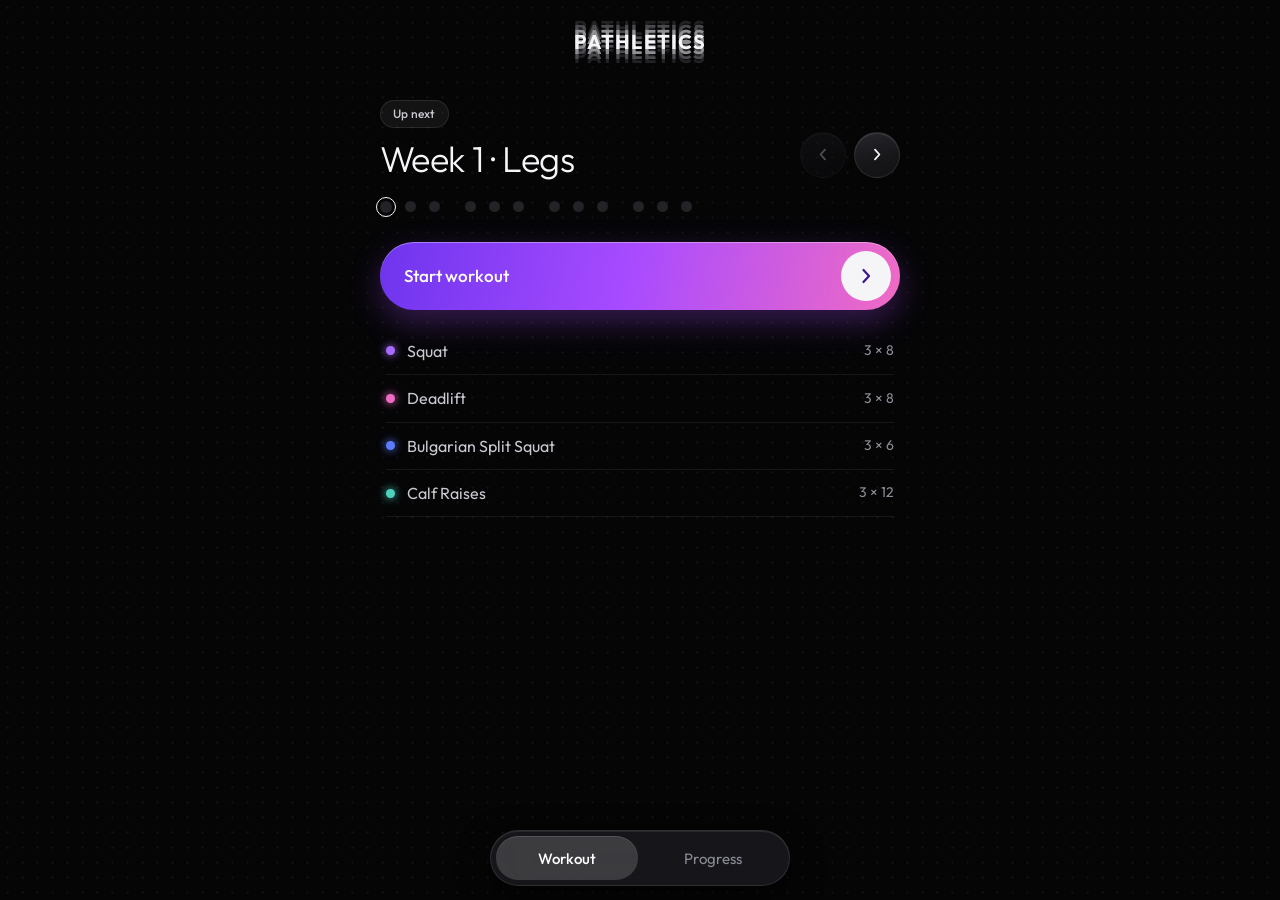
==== index.html @ 30a64b06 "Everything in English again: screen, plan-file errors and the plan (Keli) Labels follow Yapp's Engli" ====
<!doctype html>
<html lang="en">
<head>
  <meta charset="utf-8">
  <meta name="viewport" content="width=device-width,initial-scale=1">
  <title>Pathletics</title>
  <meta name="description" content="Today's workout from your coach's plan. Log what you did and see how far you've come.">
  <meta name="robots" content="noindex">
  <meta name="theme-color" content="#050506">
  <meta name="apple-mobile-web-app-capable" content="yes">
  <meta name="mobile-web-app-capable" content="yes">
  <meta name="apple-mobile-web-app-title" content="Pathletics">
  <meta name="apple-mobile-web-app-status-bar-style" content="black">
  <link rel="manifest" href="manifest.webmanifest">
  <link rel="icon" href="icon-180.png" type="image/png">
  <link rel="apple-touch-icon" href="icon-180.png">
  <link rel="preconnect" href="https://fonts.googleapis.com">
  <link rel="preconnect" href="https://fonts.gstatic.com" crossorigin>
  <link rel="stylesheet" href="https://fonts.googleapis.com/css2?family=Outfit:wght@300;400;500;600;700&display=swap">
  <link rel="stylesheet" href="styles.css">
</head>
<body>
  <!-- The fade under the trend line. -->
  <svg class="defs" width="0" height="0" aria-hidden="true" focusable="false">
    <defs>
      <linearGradient id="g-fade" x1="0" y1="0" x2="0" y2="1">
        <stop offset="0" stop-color="#FFFFFF" stop-opacity=".22"/>
        <stop offset="1" stop-color="#FFFFFF" stop-opacity="0"/>
      </linearGradient>
    </defs>
  </svg>
  <div class="app">
    <section class="sheet">
      <header class="top">
        <h1>Pathletics</h1>
        <span class="chipslot" id="chip"></span>
      </header>
      <p class="status" id="status" role="status" aria-live="polite"></p>
      <div class="ladder" id="ladder" aria-label="Progress"></div>
    </section>
    <main id="main"></main>
  </div>
  <nav class="pages" id="pages" aria-label="Pages" hidden>
    <button type="button" data-page="training" aria-current="page">Workout</button>
    <button type="button" data-page="progress">Progress</button>
  </nav>
  <noscript><p>This page needs JavaScript.</p></noscript>
  <script type="module" src="app.js"></script>
</body>
</html>
---- styles.css ----
/* Black glass, after the reference shots Keli sent (14 Nov): near-black ground with a faint
   dot grid, frosted dark cards, and saturated glowing cards in violet, pink, blue, teal and
   orange. Dials are rings of ticks, and all text, numbers included, is thin and geometric
   (Outfit). Same layout as before. Keli dropped the dot-matrix numbers on 15 Nov. */
:root {
  --bg: #050506;
  --ink: #F5F5F7;
  --ink-2: #C9C9D1;
  --muted: #8B8B95;
  --glass: rgba(255, 255, 255, .06);
  --glass-2: rgba(255, 255, 255, .11);
  --glass-line: rgba(255, 255, 255, .09);
  --frost: linear-gradient(165deg, #26262B 0%, #161619 62%, #121214 100%);
  --frost-shine: inset 0 1px 0 rgba(255, 255, 255, .09);

  --violet: #A66BFF;
  --violet-deep: #3B1489;
  --pink: #F06BC4;
  --pink-deep: #5E1050;
  --blue: #5B7CFF;
  --blue-deep: #16228A;
  --teal: #4FD1C0;
  --teal-deep: #0F4E48;
  --orange: #FF8A50;
  --orange-deep: #7A240C;
  --gold: #F4C95D;
  --hot: linear-gradient(100deg, #6E35EE 0%, #A84BFF 48%, #F06BC4 100%);
  --bad: #FF6B6B;

  --font: "Outfit", -apple-system, "Segoe UI", Roboto, sans-serif;
  color-scheme: dark;
}

* { box-sizing: border-box; }
/* The page scrolls inside body, not the window: iOS 26 draws a scrolling window
   under the status bar, right through the clock (found on Yapp). */
html { height: 100%; overflow: hidden; background: var(--bg); -webkit-text-size-adjust: 100%; -webkit-tap-highlight-color: transparent; }
body {
  height: 100%;
  overflow-y: auto;
  margin: 0;
  background-color: var(--bg);
  background-image: radial-gradient(circle, rgba(255, 255, 255, .045) 1px, transparent 1.3px);
  background-size: 15px 15px;
  color: var(--ink);
  font: 400 16px/1.4 var(--font);
  padding: env(safe-area-inset-top) 16px calc(104px + env(safe-area-inset-bottom)); /* room for the tab switch */
}
button { font: inherit; color: inherit; background: none; border: 0; padding: 0; cursor: pointer; touch-action: manipulation; }
button:focus-visible, input:focus-visible, textarea:focus-visible { outline: 2px solid var(--violet); outline-offset: 2px; }
.app { max-width: 520px; margin: 0 auto; }
h1, h2, h3, p { margin: 0; }
.defs { position: absolute; width: 0; height: 0; overflow: hidden; }

/* Numbers: same font as the text, digits of equal width so they don't jump. The big ones
   are light like the session title, the small ones a touch heavier to stay readable. */
.val b, .tbig b, .big, .num, .test .f, .set .f {
  font-family: var(--font); font-variant-numeric: tabular-nums; letter-spacing: -.02em;
}
.tbig b, .big, .val b { font-weight: 300; }
.num, .test .f, .set .f { font-weight: 500; }

/* One colour per exercise card, per day of the week on the dots. */
.hue0 { --c1: var(--violet); --c2: var(--violet-deep); }
.hue1 { --c1: var(--pink); --c2: var(--pink-deep); }
.hue2 { --c1: var(--blue); --c2: var(--blue-deep); }
.hue3 { --c1: var(--teal); --c2: var(--teal-deep); }
.hue4 { --c1: var(--orange); --c2: var(--orange-deep); }

/* Rings of ticks, like a watch face. */
.ticks { display: block; width: 100%; height: 100%; }
.ticks line { stroke-linecap: round; }
.ticks .off { stroke: rgba(255, 255, 255, .2); }
.ticks .on { stroke: #fff; }

/* ---------- the top: the name, and on Fortschritt the dials and trend ---------- */
.sheet { margin-top: 6px; }
.top { display: grid; grid-template-columns: 1fr auto 1fr; align-items: center; height: 72px; }
/* The name with fading copies above and below it, like the "FOCUS" shot Keli sent (17 Nov).
   The same echo is drawn on the icon by tools/icon.html: keep the two in step. */
.top h1 {
  grid-column: 2; font: 700 20px/1 var(--font); letter-spacing: .06em; text-transform: uppercase; color: var(--ink);
  text-shadow: 0 -.24em 0 #8E8E93, 0 .24em 0 #8E8E93, 0 -.48em 0 #4A4A4F, 0 .48em 0 #4A4A4F, 0 -.72em 0 #222225, 0 .72em 0 #222225;
}
.chipslot { grid-column: 3; justify-self: end; }
.chip { display: inline-flex; align-items: center; gap: 4px; height: 40px; padding: 0 15px; border-radius: 999px; background: var(--glass); border: 1px solid var(--glass-line); font-size: 14px; color: var(--ink-2); }
.chip b { font-weight: 600; color: var(--ink); }
.chip.on { background: var(--ink); color: var(--bg); }
.chip.on b { color: var(--bg); }
.status { margin-top: 8px; text-align: center; font-size: 13px; font-weight: 500; color: var(--bad); }
.status:empty { display: none; }

/* the ladder: a row of three tiles, each a tick dial */
.gauges { display: grid; grid-template-columns: repeat(3, minmax(0, 1fr)); gap: 8px; margin-top: 18px; }
.gauge {
  position: relative; overflow: hidden; isolation: isolate; min-width: 0;
  display: flex; flex-direction: column; align-items: center; gap: 10px; padding: 12px 6px 12px;
  border-radius: 28px; background: var(--frost); box-shadow: var(--frost-shine); border: 1px solid var(--glass-line);
}
.gauge.now { background: radial-gradient(120% 95% at 50% 0%, #F58BD2 0%, #C2459F 30%, #5E1050 72%, #2A0828 100%); border-color: rgba(255, 160, 220, .25); box-shadow: inset 0 1px 0 rgba(255, 255, 255, .3), 0 14px 34px rgba(240, 107, 196, .22); }
.gauge.done { background: radial-gradient(120% 95% at 50% 0%, #8FA4FF 0%, #4A63F0 32%, #16228A 75%, #0B1150 100%); border-color: rgba(160, 180, 255, .25); box-shadow: inset 0 1px 0 rgba(255, 255, 255, .3); }
.gauge.open { outline: 2px solid var(--ink); outline-offset: -2px; }
.dial { position: relative; width: min(100%, 92px); aspect-ratio: 1; }
.gauge .ticks line { stroke-width: 1.7; }
.gauge.later .ticks .on { stroke: rgba(255, 255, 255, .7); }
.val { position: absolute; inset: 0; display: flex; flex-direction: column; align-items: center; justify-content: center; }
.val b { font-size: 31px; line-height: 1; }
.val b.none { color: rgba(255, 255, 255, .35); }
.val small { margin-top: 4px; font-size: 12px; color: rgba(255, 255, 255, .7); }
.gname { display: flex; align-items: center; gap: 4px; font: 500 13px/1.15 var(--font); overflow-wrap: anywhere; text-align: center; }
.gname svg { flex: none; width: 6px; height: 10px; opacity: .7; }
.gauge.later .gname { color: var(--muted); }

/* the trend: a violet glow card, like the energy card in the references */
.trend {
  position: relative; overflow: hidden; isolation: isolate;
  display: grid; grid-template-columns: auto 1fr; align-items: end; gap: 14px; margin-top: 10px; padding: 18px 16px 14px 20px;
  border-radius: 30px; border: 1px solid rgba(200, 160, 255, .22);
  background: radial-gradient(110% 130% at 0% 0%, #C39BFF 0%, #8A4DF5 30%, #4A1AA8 64%, #220A5C 100%);
  box-shadow: inset 0 1px 0 rgba(255, 255, 255, .3), 0 16px 40px rgba(138, 77, 245, .25);
}
.tlabel { font-size: 13px; color: rgba(255, 255, 255, .8); white-space: nowrap; }
.tbig { display: flex; align-items: baseline; gap: 8px; margin-top: 6px; }
.tbig b { font-size: 56px; line-height: 1; }
.tbig b.none { color: rgba(255, 255, 255, .4); }
.tbig span { max-width: 8.5em; font-size: 14px; line-height: 1.2; color: rgba(255, 255, 255, .8); }
.tchart { min-width: 0; }
.chart { display: block; width: 100%; height: auto; overflow: visible; }
.chart .goal { stroke: rgba(255, 255, 255, .55); stroke-width: 1.4; stroke-dasharray: .1 5; stroke-linecap: round; }
.chart .goaltxt { font: 500 11px var(--font); fill: rgba(255, 255, 255, .75); }
.chart .area { fill: url(#g-fade); }
.chart .line { fill: none; stroke: #fff; stroke-width: 2.2; stroke-linecap: round; }
.chart .dot { fill: #fff; stroke: rgba(255, 255, 255, .35); stroke-width: 6; paint-order: stroke; }
.chart .climb { fill: none; stroke: var(--gold); stroke-width: 2; stroke-dasharray: .1 5; stroke-linecap: round; }
.chart .flag { fill: var(--gold); }
.chart .day { font: 400 10.5px var(--font); fill: rgba(255, 255, 255, .7); }

/* test form, in place of the trend */
.test { display: flex; flex-wrap: wrap; align-items: center; gap: 10px; margin-top: 10px; padding: 16px; border-radius: 30px; background: var(--frost); box-shadow: var(--frost-shine); border: 1px solid var(--glass-line); }
.test label { flex: 1 0 100%; font-size: 14px; color: var(--ink-2); }
.test .f { width: 96px; height: 58px; padding: 0 8px; border: 1px solid var(--glass-line); border-radius: 20px; background: rgba(0, 0, 0, .35); color: var(--ink); font-size: 32px; text-align: center; -webkit-appearance: none; appearance: none; }
.test .f:focus { outline: none; border-color: var(--ink); }
.test .unit { font-size: 15px; color: var(--muted); }
.btn { height: 48px; margin-left: auto; padding: 0 22px; border-radius: 999px; background: var(--ink); color: var(--bg); font-weight: 500; }
.x { width: 48px; height: 48px; border-radius: 50%; background: var(--glass-2); color: var(--ink); font-size: 24px; line-height: 1; }

/* ---------- messages and the plan picker ---------- */
.loading { padding: 40px 4px; color: var(--muted); }
.msg { margin-top: 24px; padding: 20px; border-radius: 28px; background: var(--frost); box-shadow: var(--frost-shine); border: 1px solid var(--glass-line); }
.msg h2 { font: 400 22px/1.15 var(--font); }
.msg p, .msg ul { margin-top: 10px; color: var(--ink-2); }
.msg li + li { margin-top: 6px; }
.msg code { font-size: 14px; }
.link { min-height: 40px; color: var(--muted); font-size: 14px; text-decoration: underline; text-underline-offset: 3px; }

.picker { display: grid; gap: 10px; margin-top: 26px; }
.pickhead { font: 500 12px/1 var(--font); letter-spacing: .14em; text-transform: uppercase; color: var(--muted); margin: 0 4px 4px; }
.pick { position: relative; overflow: hidden; isolation: isolate; display: flex; align-items: center; gap: 14px; width: 100%; padding: 12px 16px 12px 12px; border-radius: 28px; background: var(--frost); box-shadow: var(--frost-shine); border: 1px solid var(--glass-line); text-align: left; }
.pick .letter { flex: none; display: grid; place-items: center; width: 54px; height: 54px; border-radius: 50%; background: var(--glass-2); font: 300 28px/1 var(--font); }
.ptitle { font-size: 15px; color: var(--ink-2); }
.pick[aria-pressed="true"] { border-color: rgba(200, 160, 255, .3); }
.pick[aria-pressed="true"]::before { content: ""; position: absolute; inset: 0; z-index: -1; background: radial-gradient(90% 150% at 0% 50%, #A66BFF, #4A1AA8 45%, transparent 80%); }
.pick[aria-pressed="true"] .letter { background: var(--ink); color: var(--violet-deep); }
.picker .link { justify-self: start; margin-left: 4px; }

/* ---------- today's session ---------- */
.session { margin-top: 22px; }
.sesshead { display: flex; justify-content: space-between; align-items: flex-end; gap: 12px; }
.sesstitle { min-width: 0; }
/* a small pill, like "Morning" in the references */
.kicker { display: inline-block; padding: 7px 12px; border-radius: 999px; background: var(--glass); border: 1px solid var(--glass-line); font: 500 12px/1 var(--font); letter-spacing: .02em; color: var(--ink-2); }
.sesstitle h2 { margin-top: 12px; font: 300 clamp(28px, 8.6vw, 36px)/1.05 var(--font); letter-spacing: -.015em; }
.nav { display: flex; gap: 8px; flex: none; }
.nav button { display: grid; place-items: center; width: 46px; height: 46px; border-radius: 50%; background: var(--frost); box-shadow: var(--frost-shine); border: 1px solid var(--glass-line); color: var(--ink); }
.nav button:active:not([disabled]) { background: var(--glass-2); }
.nav button[disabled] { opacity: .3; cursor: default; }

.dots { display: flex; flex-wrap: wrap; align-items: center; margin: 14px -6px 0; }
.dot { display: grid; place-items: center; width: 24px; height: 30px; }
.dot::before { content: ""; width: 11px; height: 11px; border-radius: 50%; background: #222227; }
.dot.full::before { background: var(--c1); box-shadow: 0 0 10px var(--c1); }
.dot.part::before { background: color-mix(in srgb, var(--c1) 45%, #222227); }
.dot.missed::before { background: transparent; box-shadow: inset 0 0 0 1.5px rgba(255, 255, 255, .22); }
.dot.here::before { width: 12px; height: 12px; outline: 1.5px solid var(--ink); outline-offset: 3px; }
.dot.wk { margin-left: 12px; }
.back { display: block; margin-top: 2px; }
.banner { margin-top: 14px; padding: 14px 18px; border-radius: 24px; background: var(--hot); color: #fff; font-weight: 500; }

/* exercise cards: dark frosted, glowing in their colour as sets get hit */
.items { display: grid; gap: 12px; margin-top: 16px; }
.item {
  position: relative; overflow: hidden; isolation: isolate;
  padding: 16px 16px 18px; border-radius: 30px;
  background: var(--frost); box-shadow: var(--frost-shine); border: 1px solid var(--glass-line);
}
/* The glow: faint before the first set, a full colour card when every set is hit. */
.item::before {
  content: ""; position: absolute; inset: 0; z-index: -1;
  background: radial-gradient(125% 100% at 50% 112%, var(--c1) 0%, var(--c2) 48%, transparent 82%);
  opacity: calc(.14 + .86 * var(--p, 0));
  transition: opacity .45s ease-out;
}
/* a soft shine from the top, like the glass tiles in the references */
.item::after {
  content: ""; position: absolute; inset: 0; z-index: -1; pointer-events: none;
  background: radial-gradient(80% 55% at 20% 0%, rgba(255, 255, 255, .07), transparent 70%);
}
.itemhead { display: flex; justify-content: space-between; align-items: flex-start; gap: 12px; }
.itemhead h3 { font: 400 21px/1.15 var(--font); }
.rx { margin-top: 3px; font-size: 15px; color: var(--ink-2); }
.inote { margin-top: 6px; font-size: 14px; color: var(--muted); }
.item .inote { color: var(--ink-2); opacity: .85; }
.mini { position: relative; flex: none; width: 46px; height: 46px; }
.mini .ticks line { stroke-width: 1.6; }
.mini > span { position: absolute; inset: 0; display: grid; place-items: center; font: 500 11px/1 var(--font); }
.reminder { padding: 14px 18px; background: transparent; box-shadow: none; border: 1px dashed rgba(255, 255, 255, .16); }
.reminder::before, .reminder::after { display: none; }
.reminder h3 { font: 400 17px/1.2 var(--font); color: var(--ink-2); }

.sets { display: flex; flex-wrap: wrap; gap: 10px; margin-top: 16px; }
.set .f {
  display: block; width: 60px; height: 60px; padding: 0; border-radius: 50%;
  border: 1px solid rgba(255, 255, 255, .16); background: rgba(0, 0, 0, .4);
  -webkit-backdrop-filter: blur(8px); backdrop-filter: blur(8px);
  color: var(--ink); font-size: 26px; line-height: 1; text-align: center;
  -webkit-appearance: none; appearance: none;
  transition: background-color .2s, border-color .2s, box-shadow .2s;
}
.set .f::placeholder { font-family: var(--font); font-weight: 400; color: rgba(255, 255, 255, .38); font-size: 17px; }
.set .f:focus { outline: none; border-color: var(--ink); }
.set.hit .f { background: var(--ink); border-color: var(--ink); color: var(--c2); box-shadow: 0 0 20px color-mix(in srgb, var(--c1) 70%, transparent); }
.f::selection { background: var(--violet); color: #fff; }
.set.hit .f::selection { background: var(--c2); color: #fff; }

/* start, save, edit: same flow as Yapp */
.start {
  display: flex; justify-content: space-between; align-items: center; gap: 12px; width: 100%; margin-top: 20px;
  padding: 9px 9px 9px 24px; border-radius: 999px; background: var(--hot); color: #fff;
  font-size: 17px; font-weight: 500; text-align: left;
  box-shadow: inset 0 1px 0 rgba(255, 255, 255, .35), 0 12px 32px rgba(168, 75, 255, .3);
}
.start:active { filter: brightness(.92); }
.knob { flex: none; display: grid; place-items: center; width: 50px; height: 50px; border-radius: 50%; background: var(--ink); color: var(--violet-deep); }
.knob svg { width: 16px; height: 16px; }
.knob.small { width: 46px; height: 46px; }
.exlist { margin: 18px 0 0; padding: 0 6px; list-style: none; }
.exlist li { display: flex; justify-content: space-between; align-items: center; gap: 12px; padding-block: 12px; border-bottom: 1px solid rgba(255, 255, 255, .07); font-size: 16px; color: var(--ink-2); }
.exlist li > span { display: flex; align-items: center; gap: 12px; min-width: 0; }
.exlist i { flex: none; width: 9px; height: 9px; border-radius: 50%; background: var(--c1); box-shadow: 0 0 8px var(--c1); }
.exlist small { flex: none; font-size: 14px; color: var(--muted); }
.exbar { display: flex; margin-top: 16px; }
.pill { min-height: 40px; padding: 0 16px; border-radius: 999px; background: var(--glass); border: 1px solid var(--glass-line); color: var(--ink-2); font-size: 14px; }
.pill.armed { background: var(--ink); border-color: var(--ink); color: var(--bg); font-weight: 500; }
.formerr { margin-top: 8px; text-align: center; font-size: 14px; color: var(--bad); }
.formerr:empty { display: none; }
/* saved: a blue glow card, like the sleep card in the references */
.saved {
  margin-top: 18px; padding: 16px; border-radius: 30px; border: 1px solid rgba(160, 180, 255, .22);
  background: radial-gradient(120% 120% at 50% 0%, #8FA4FF 0%, #4A63F0 30%, #1D2BA8 66%, #0D1460 100%);
  box-shadow: inset 0 1px 0 rgba(255, 255, 255, .3), 0 16px 40px rgba(74, 99, 240, .25);
}
.saved .knob { color: var(--blue-deep); }
.savedhead { display: flex; flex-wrap: wrap; align-items: center; gap: 10px 12px; }
.savedhead .pill { margin-left: auto; background: rgba(255, 255, 255, .14); border-color: rgba(255, 255, 255, .2); color: #fff; }
.savedtext { flex: 1 1 130px; min-width: 0; }
.savedtext h3 { font: 400 19px/1.15 var(--font); overflow-wrap: break-word; }
.savedtext p { margin-top: 3px; font-size: 14px; color: rgba(255, 255, 255, .8); }
.savedpr { display: flex; align-items: center; gap: 8px; margin-top: 12px; padding: 10px 14px; border-radius: 20px; background: rgba(0, 0, 0, .28); }
.savedname { flex: 1; min-width: 0; font-size: 15px; overflow-wrap: anywhere; }
.savednext { margin-top: 14px; padding-left: 2px; font-size: 14px; color: rgba(255, 255, 255, .75); }
.textbtn { display: block; min-height: 44px; margin: 14px auto 0; padding: 8px 16px; border-radius: 999px; font-size: 14px; color: var(--muted); }
.textbtn.armed { background: var(--ink); color: var(--bg); font-weight: 500; }

.notes { display: block; margin-top: 18px; }
.notes span { display: block; margin-left: 4px; font: 500 12px/1 var(--font); letter-spacing: .14em; text-transform: uppercase; color: var(--muted); }
.notes textarea { display: block; width: 100%; margin-top: 10px; padding: 14px 16px; border-radius: 24px; border: 1px solid var(--glass-line); background: var(--frost); box-shadow: var(--frost-shine); color: var(--ink); font: 400 16px/1.4 var(--font); resize: vertical; }
.notes textarea:focus { outline: none; border-color: var(--ink-2); }
.notes textarea::placeholder { color: var(--muted); }

/* ---------- the tab switch: a frosted pill floating at the bottom ---------- */
.pages {
  position: fixed; left: 50%; bottom: calc(14px + env(safe-area-inset-bottom)); transform: translateX(-50%); z-index: 5;
  display: grid; grid-template-columns: 1fr 1fr; gap: 4px; width: min(300px, calc(100% - 32px)); padding: 5px;
  border-radius: 999px; background: rgba(30, 30, 35, .72); border: 1px solid rgba(255, 255, 255, .1);
  -webkit-backdrop-filter: blur(22px) saturate(1.5); backdrop-filter: blur(22px) saturate(1.5);
  box-shadow: inset 0 1px 0 rgba(255, 255, 255, .08), 0 12px 32px rgba(0, 0, 0, .6);
}
.pages[hidden] { display: none; }
.pages button { height: 44px; border-radius: 999px; font-size: 15px; color: var(--muted); }
.pages button[aria-current="page"] { background: rgba(255, 255, 255, .16); color: #fff; font-weight: 500; box-shadow: inset 0 1px 0 rgba(255, 255, 255, .12); }
/* Out of the way while the keyboard is up. */
.app:has(input:focus, textarea:focus) ~ .pages { display: none; }

/* ---------- the Progress tab ---------- */
.progress { margin-top: 26px; }
.sect { margin: 0 4px 10px; font: 500 12px/1 var(--font); letter-spacing: .14em; text-transform: uppercase; color: var(--muted); }
.sect ~ .sect { margin-top: 28px; }
.tiles { display: grid; grid-template-columns: minmax(0, 1fr) minmax(0, 1fr); gap: 10px; }
.tile { padding: 16px 16px 14px; border-radius: 26px; background: var(--frost); box-shadow: var(--frost-shine); border: 1px solid var(--glass-line); }
.big { font-size: 44px; line-height: 1.05; }
.lbl { display: block; margin-top: 2px; font-size: 13px; color: var(--ink-2); }
.delta { margin-top: 6px; font-size: 12px; color: var(--muted); }
.delta b { font-weight: 500; color: var(--ink-2); }
.delta b.up { color: var(--pink); }
.pchart { margin-top: 10px; }
.clabel { padding: 0 6px 6px; font-size: 12px; color: var(--ink-2); }
/* sets per week as columns of dots, like the energy dots in the references */
.bars {
  display: grid; grid-auto-flow: column; grid-auto-columns: minmax(0, 1fr); gap: 6px;
  padding: 14px 12px 12px; border-radius: 26px; background: var(--frost); box-shadow: var(--frost-shine); border: 1px solid var(--glass-line);
}
.bar { display: grid; grid-template-columns: repeat(2, 9px); justify-content: center; gap: 5px; padding: 2px 0; border-radius: 10px; }
.bar i { display: block; width: 9px; height: 9px; border-radius: 50%; background: #25252B; }
.bar i.lit { background: var(--violet); }
.bar.on i.lit { background: var(--pink); box-shadow: 0 0 8px rgba(240, 107, 196, .7); }
.axis { display: flex; justify-content: space-between; gap: 10px; margin-top: 6px; padding-inline: 6px; font-size: 12px; color: var(--muted); }
.axis .read { color: var(--ink-2); }

.pcards { display: grid; gap: 12px; }
.pcard { padding: 16px 16px 14px; border-radius: 30px; background: var(--frost); box-shadow: var(--frost-shine); border: 1px solid var(--glass-line); }
.phead { display: flex; justify-content: space-between; align-items: center; gap: 10px; }
.phead h3 { min-width: 0; font: 400 19px/1.15 var(--font); }
.pr { display: flex; align-items: center; gap: 8px; flex: none; }
.prtag { padding: 4px 9px; border-radius: 999px; background: var(--hot); color: #fff; font-size: 11px; font-weight: 600; letter-spacing: .04em; }
.prval, .cval { display: flex; align-items: baseline; gap: 4px; }
.prval .num { font-size: 22px; line-height: 1; }
.prval .unit, .cval .unit { font-size: 12px; color: var(--ink-2); }
.prdate { margin-top: 2px; font-size: 12px; color: var(--muted); text-align: right; }
.cmp { display: grid; grid-template-columns: minmax(0, 1fr) 18px minmax(0, 1fr); gap: 8px; align-items: center; margin-top: 10px; padding: 10px 14px; border-radius: 20px; background: rgba(0, 0, 0, .35); }
.cmp.one { grid-template-columns: minmax(0, 1fr); }
.cell .lbl { font-size: 12px; color: var(--muted); }
.cval { margin-top: 4px; }
.cval .num { font-size: 19px; line-height: 1.2; }
.arrow { font-size: 14px; text-align: center; color: var(--pink); }
.arrow.down, .arrow.same { color: var(--muted); }
.spark { margin-top: 10px; }
.spark svg { display: block; width: 100%; height: auto; border-radius: 20px; background: rgba(0, 0, 0, .35); }
.spark polyline { fill: none; stroke: rgba(255, 255, 255, .55); stroke-width: 2; stroke-linejoin: round; stroke-linecap: round; }
.spark circle { fill: #fff; stroke: #141416; stroke-width: 2; }
.spark circle.on { fill: var(--pink); stroke: rgba(240, 107, 196, .35); stroke-width: 6; paint-order: stroke; }
.none, .empty { color: var(--muted); font-size: 14px; }
.none { margin-top: 10px; }
.empty { padding: 16px 18px; border-radius: 24px; border: 1px dashed rgba(255, 255, 255, .16); }

/* 375-wide iPhones: keep "Chest-to-Bar" and its arrow on one line. */
@media (max-width: 385px) {
  .gname { gap: 3px; font-size: 12px; }
}

@media (max-width: 350px) {
  body { padding-left: 12px; padding-right: 12px; }
  .gauges { gap: 6px; }
  .gauge { padding-inline: 4px; }
  .val b { font-size: 26px; }
  .gname { font-size: 11px; }
  .gname svg { display: none; }
  .tbig b { font-size: 46px; }
  .set .f { width: 54px; height: 54px; }
  /* 12 sessions on one line */
  .dot { width: 21px; }
  .dot.wk { margin-left: 9px; }
}
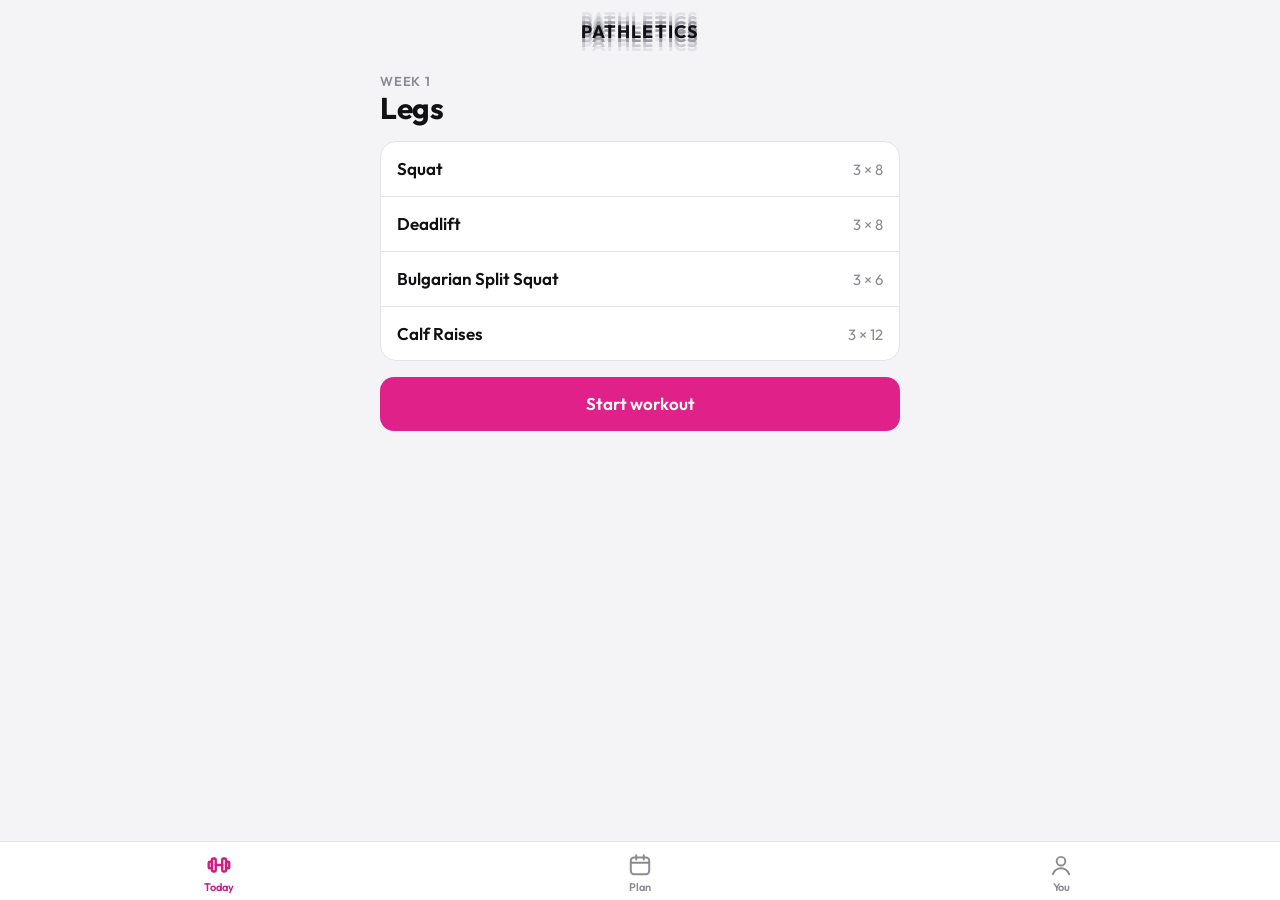
==== commit b5401667: "Strava-style redesign: Today, Plan and You tabs, one brand colour - Plain light/dark screens that fo" ====
--- a/index.html
+++ b/index.html
@@ -2,47 +2,46 @@
 <html lang="en">
 <head>
   <meta charset="utf-8">
-  <meta name="viewport" content="width=device-width,initial-scale=1">
+  <meta name="viewport" content="width=device-width,initial-scale=1,viewport-fit=cover">
   <title>Pathletics</title>
   <meta name="description" content="Today's workout from your coach's plan. Log what you did and see how far you've come.">
   <meta name="robots" content="noindex">
-  <meta name="theme-color" content="#050506">
+  <meta name="theme-color" content="#F4F4F6" media="(prefers-color-scheme: light)">
+  <meta name="theme-color" content="#0E0E10" media="(prefers-color-scheme: dark)">
   <meta name="apple-mobile-web-app-capable" content="yes">
   <meta name="mobile-web-app-capable" content="yes">
   <meta name="apple-mobile-web-app-title" content="Pathletics">
-  <meta name="apple-mobile-web-app-status-bar-style" content="black">
+  <meta name="apple-mobile-web-app-status-bar-style" content="default">
   <link rel="manifest" href="manifest.webmanifest">
   <link rel="icon" href="icon-180.png" type="image/png">
   <link rel="apple-touch-icon" href="icon-180.png">
   <link rel="preconnect" href="https://fonts.googleapis.com">
   <link rel="preconnect" href="https://fonts.gstatic.com" crossorigin>
-  <link rel="stylesheet" href="https://fonts.googleapis.com/css2?family=Outfit:wght@300;400;500;600;700&display=swap">
+  <link rel="stylesheet" href="https://fonts.googleapis.com/css2?family=Outfit:wght@400;500;600;700&display=swap">
   <link rel="stylesheet" href="styles.css">
 </head>
 <body>
-  <!-- The fade under the trend line. -->
-  <svg class="defs" width="0" height="0" aria-hidden="true" focusable="false">
-    <defs>
-      <linearGradient id="g-fade" x1="0" y1="0" x2="0" y2="1">
-        <stop offset="0" stop-color="#FFFFFF" stop-opacity=".22"/>
-        <stop offset="1" stop-color="#FFFFFF" stop-opacity="0"/>
-      </linearGradient>
-    </defs>
-  </svg>
   <div class="app">
-    <section class="sheet">
-      <header class="top">
-        <h1>Pathletics</h1>
-        <span class="chipslot" id="chip"></span>
-      </header>
-      <p class="status" id="status" role="status" aria-live="polite"></p>
-      <div class="ladder" id="ladder" aria-label="Progress"></div>
-    </section>
+    <header class="top">
+      <h1>Pathletics</h1>
+      <span class="chipslot" id="chip"></span>
+    </header>
+    <p class="status" id="status" role="status" aria-live="polite"></p>
     <main id="main"></main>
   </div>
-  <nav class="pages" id="pages" aria-label="Pages" hidden>
-    <button type="button" data-page="training" aria-current="page">Workout</button>
-    <button type="button" data-page="progress">Progress</button>
+  <nav class="tabs" id="pages" aria-label="Pages" hidden>
+    <button type="button" data-page="today" aria-current="page">
+      <svg viewBox="0 0 24 24" aria-hidden="true"><rect x="2.5" y="9" width="3" height="6" rx="1"/><rect x="5.5" y="6" width="3.5" height="12" rx="1.2"/><rect x="15" y="6" width="3.5" height="12" rx="1.2"/><rect x="18.5" y="9" width="3" height="6" rx="1"/><path d="M9 12h6"/></svg>
+      <span>Today</span>
+    </button>
+    <button type="button" data-page="plan">
+      <svg viewBox="0 0 24 24" aria-hidden="true"><rect x="3.5" y="5" width="17" height="15.5" rx="3"/><path d="M3.5 10h17M8.5 3v4M15.5 3v4"/></svg>
+      <span>Plan</span>
+    </button>
+    <button type="button" data-page="you">
+      <svg viewBox="0 0 24 24" aria-hidden="true"><circle cx="12" cy="8.5" r="4"/><path d="M4.5 20.5c1.4-3.6 4.2-5.5 7.5-5.5s6.1 1.9 7.5 5.5"/></svg>
+      <span>You</span>
+    </button>
   </nav>
   <noscript><p>This page needs JavaScript.</p></noscript>
   <script type="module" src="app.js"></script>
--- a/styles.css
+++ b/styles.css
@@ -1,34 +1,66 @@
-/* Black glass, after the reference shots Keli sent (14 Nov): near-black ground with a faint
-   dot grid, frosted dark cards, and saturated glowing cards in violet, pink, blue, teal and
-   orange. Dials are rings of ticks, and all text, numbers included, is thin and geometric
-   (Outfit). Same layout as before. Keli dropped the dot-matrix numbers on 15 Nov. */
+/* ============================================================================
+   Pathletics design system (Keli, 17 Nov: "like Strava: simple layout, one colour
+   people remember, less text").
+
+   Colour
+   - Pathletics pink is the one brand colour. It marks what you can do (Start,
+     Save, the active tab) and how far you've come (rings, hit sets, this week's
+     bar, the trend line). Nothing else is coloured.
+   - Gold is only for personal records (the medal). Never for buttons or charts.
+   - Everything else is ink on white, or white on near-black: greys for text
+     that matters less, hairlines instead of shadows.
+   - Light or dark follows the phone. Both use the same tokens.
+
+   Type: Outfit. 30 bold titles, 20 bold section heads, 17 for names and
+   buttons, 15 and 13 for the quiet stuff. Numbers use equal-width digits.
+   Shape: cards 16 px corners, buttons 14 px, discs and rings round.
+   Space: 16 px side margins, 12 px between cards, 28 px before a section.
+   ============================================================================ */
 :root {
-  --bg: #050506;
-  --ink: #F5F5F7;
-  --ink-2: #C9C9D1;
+  --brand: #E0218A;        /* fills: buttons, hit discs, rings, bars */
+  --brand-ink: #D01C80;    /* brand as text or a thin line on the page */
+  --brand-soft: #FBE3F0;   /* tinted backgrounds */
+  --on-brand: #FFFFFF;
+  --gold: #F4C95D;
+  --gold-deep: #C9952A;
+
+  --bg: #F4F4F6;
+  --card: #FFFFFF;
+  --fill: #EEEEF2;         /* empty discs, ring tracks, inputs */
+  --line: #E3E3E8;
+  --ink: #111114;
+  --ink-2: #4E4E58;
   --muted: #8B8B95;
-  --glass: rgba(255, 255, 255, .06);
-  --glass-2: rgba(255, 255, 255, .11);
-  --glass-line: rgba(255, 255, 255, .09);
-  --frost: linear-gradient(165deg, #26262B 0%, #161619 62%, #121214 100%);
-  --frost-shine: inset 0 1px 0 rgba(255, 255, 255, .09);
-
-  --violet: #A66BFF;
-  --violet-deep: #3B1489;
-  --pink: #F06BC4;
-  --pink-deep: #5E1050;
-  --blue: #5B7CFF;
-  --blue-deep: #16228A;
-  --teal: #4FD1C0;
-  --teal-deep: #0F4E48;
-  --orange: #FF8A50;
-  --orange-deep: #7A240C;
-  --gold: #F4C95D;
-  --hot: linear-gradient(100deg, #6E35EE 0%, #A84BFF 48%, #F06BC4 100%);
-  --bad: #FF6B6B;
+  --bad: #D93636;
+
+  /* The wordmark's fading copies, nearest first. */
+  --echo-1: #9A9AA3;
+  --echo-2: #C8C8CF;
+  --echo-3: #E2E2E7;
 
   --font: "Outfit", -apple-system, "Segoe UI", Roboto, sans-serif;
-  color-scheme: dark;
+  color-scheme: light dark;
+}
+
+@media (prefers-color-scheme: dark) {
+  :root {
+    --brand-ink: #FF5FB8;
+    --brand-soft: #3A1229;
+    --gold-deep: #E0AE45;
+
+    --bg: #0E0E10;
+    --card: #1A1A1D;
+    --fill: #26262A;
+    --line: #2B2B30;
+    --ink: #F4F4F6;
+    --ink-2: #BDBDC6;
+    --muted: #82828C;
+    --bad: #FF6B6B;
+
+    --echo-1: #8E8E93;
+    --echo-2: #4A4A4F;
+    --echo-3: #222225;
+  }
 }
 
 * { box-sizing: border-box; }
@@ -39,324 +71,228 @@
   height: 100%;
   overflow-y: auto;
   margin: 0;
-  background-color: var(--bg);
-  background-image: radial-gradient(circle, rgba(255, 255, 255, .045) 1px, transparent 1.3px);
-  background-size: 15px 15px;
+  background: var(--bg);
   color: var(--ink);
   font: 400 16px/1.4 var(--font);
-  padding: env(safe-area-inset-top) 16px calc(104px + env(safe-area-inset-bottom)); /* room for the tab switch */
+  padding: env(safe-area-inset-top) 16px calc(96px + env(safe-area-inset-bottom)); /* room for the tab bar */
 }
 button { font: inherit; color: inherit; background: none; border: 0; padding: 0; cursor: pointer; touch-action: manipulation; }
-button:focus-visible, input:focus-visible, textarea:focus-visible { outline: 2px solid var(--violet); outline-offset: 2px; }
+button:focus-visible, input:focus-visible, textarea:focus-visible { outline: 2px solid var(--brand); outline-offset: 2px; }
 .app { max-width: 520px; margin: 0 auto; }
 h1, h2, h3, p { margin: 0; }
-.defs { position: absolute; width: 0; height: 0; overflow: hidden; }
-
-/* Numbers: same font as the text, digits of equal width so they don't jump. The big ones
-   are light like the session title, the small ones a touch heavier to stay readable. */
-.val b, .tbig b, .big, .num, .test .f, .set .f {
-  font-family: var(--font); font-variant-numeric: tabular-nums; letter-spacing: -.02em;
-}
-.tbig b, .big, .val b { font-weight: 300; }
-.num, .test .f, .set .f { font-weight: 500; }
-
-/* One colour per exercise card, per day of the week on the dots. */
-.hue0 { --c1: var(--violet); --c2: var(--violet-deep); }
-.hue1 { --c1: var(--pink); --c2: var(--pink-deep); }
-.hue2 { --c1: var(--blue); --c2: var(--blue-deep); }
-.hue3 { --c1: var(--teal); --c2: var(--teal-deep); }
-.hue4 { --c1: var(--orange); --c2: var(--orange-deep); }
-
-/* Rings of ticks, like a watch face. */
-.ticks { display: block; width: 100%; height: 100%; }
-.ticks line { stroke-linecap: round; }
-.ticks .off { stroke: rgba(255, 255, 255, .2); }
-.ticks .on { stroke: #fff; }
-
-/* ---------- the top: the name, and on Fortschritt the dials and trend ---------- */
-.sheet { margin-top: 6px; }
-.top { display: grid; grid-template-columns: 1fr auto 1fr; align-items: center; height: 72px; }
-/* The name with fading copies above and below it, like the "FOCUS" shot Keli sent (17 Nov).
-   The same echo is drawn on the icon by tools/icon.html: keep the two in step. */
+ul { margin: 0; padding: 0; list-style: none; }
+.num, .f { font-variant-numeric: tabular-nums; }
+
+/* ---------- building blocks ---------- */
+
+.card { background: var(--card); border: 1px solid var(--line); border-radius: 16px; }
+.head { margin: 8px 0 16px; }
+.eyebrow { font-size: 13px; font-weight: 600; letter-spacing: .06em; text-transform: uppercase; color: var(--muted); }
+.title { margin-top: 2px; font-size: 30px; font-weight: 700; line-height: 1.1; letter-spacing: -.01em; }
+.sect { margin: 28px 0 10px; font-size: 20px; font-weight: 700; }
+.caption { margin: 6px 0 14px; font-size: 13px; font-weight: 500; color: var(--muted); }
+
+/* The one big action on a screen. */
+.cta {
+  display: block; width: 100%; height: 54px; margin-top: 16px; border-radius: 14px;
+  background: var(--brand); color: var(--on-brand); font-size: 17px; font-weight: 600;
+}
+.cta:active { filter: brightness(.92); }
+/* Small secondary actions: plain text, no box. */
+.quiet { display: block; margin: 14px auto 0; padding: 10px 16px; font-size: 15px; font-weight: 500; color: var(--muted); }
+.quiet.armed { color: var(--bad); font-weight: 600; }
+.ghostbtn { height: 36px; padding: 0 14px; border-radius: 10px; border: 1px solid var(--line); font-size: 15px; font-weight: 600; color: var(--ink); }
+
+.status { text-align: center; font-size: 13px; font-weight: 500; color: var(--bad); }
+.status:empty { display: none; }
+.loading { margin-top: 40px; text-align: center; color: var(--muted); }
+.msg { margin-top: 24px; padding: 20px; border-radius: 16px; background: var(--card); border: 1px solid var(--line); }
+.msg h2 { font-size: 20px; margin-bottom: 8px; }
+.msg ul { margin-top: 8px; padding-left: 18px; list-style: disc; }
+.msg code { font-size: 14px; }
+
+/* ---------- the top: the name with fading copies, like the icon ---------- */
+
+.top { display: grid; grid-template-columns: 1fr auto 1fr; align-items: center; height: 64px; }
+/* After the "FOCUS" shot Keli sent (17 Nov). tools/icon.html draws the same echo on the icon. */
 .top h1 {
-  grid-column: 2; font: 700 20px/1 var(--font); letter-spacing: .06em; text-transform: uppercase; color: var(--ink);
-  text-shadow: 0 -.24em 0 #8E8E93, 0 .24em 0 #8E8E93, 0 -.48em 0 #4A4A4F, 0 .48em 0 #4A4A4F, 0 -.72em 0 #222225, 0 .72em 0 #222225;
+  grid-column: 2; font: 700 18px/1 var(--font); letter-spacing: .06em; text-transform: uppercase; color: var(--ink);
+  text-shadow: 0 -.24em 0 var(--echo-1), 0 .24em 0 var(--echo-1), 0 -.48em 0 var(--echo-2), 0 .48em 0 var(--echo-2), 0 -.72em 0 var(--echo-3), 0 .72em 0 var(--echo-3);
 }
 .chipslot { grid-column: 3; justify-self: end; }
-.chip { display: inline-flex; align-items: center; gap: 4px; height: 40px; padding: 0 15px; border-radius: 999px; background: var(--glass); border: 1px solid var(--glass-line); font-size: 14px; color: var(--ink-2); }
-.chip b { font-weight: 600; color: var(--ink); }
-.chip.on { background: var(--ink); color: var(--bg); }
-.chip.on b { color: var(--bg); }
-.status { margin-top: 8px; text-align: center; font-size: 13px; font-weight: 500; color: var(--bad); }
-.status:empty { display: none; }
-
-/* the ladder: a row of three tiles, each a tick dial */
-.gauges { display: grid; grid-template-columns: repeat(3, minmax(0, 1fr)); gap: 8px; margin-top: 18px; }
-.gauge {
-  position: relative; overflow: hidden; isolation: isolate; min-width: 0;
-  display: flex; flex-direction: column; align-items: center; gap: 10px; padding: 12px 6px 12px;
-  border-radius: 28px; background: var(--frost); box-shadow: var(--frost-shine); border: 1px solid var(--glass-line);
-}
-.gauge.now { background: radial-gradient(120% 95% at 50% 0%, #F58BD2 0%, #C2459F 30%, #5E1050 72%, #2A0828 100%); border-color: rgba(255, 160, 220, .25); box-shadow: inset 0 1px 0 rgba(255, 255, 255, .3), 0 14px 34px rgba(240, 107, 196, .22); }
-.gauge.done { background: radial-gradient(120% 95% at 50% 0%, #8FA4FF 0%, #4A63F0 32%, #16228A 75%, #0B1150 100%); border-color: rgba(160, 180, 255, .25); box-shadow: inset 0 1px 0 rgba(255, 255, 255, .3); }
-.gauge.open { outline: 2px solid var(--ink); outline-offset: -2px; }
-.dial { position: relative; width: min(100%, 92px); aspect-ratio: 1; }
-.gauge .ticks line { stroke-width: 1.7; }
-.gauge.later .ticks .on { stroke: rgba(255, 255, 255, .7); }
-.val { position: absolute; inset: 0; display: flex; flex-direction: column; align-items: center; justify-content: center; }
-.val b { font-size: 31px; line-height: 1; }
-.val b.none { color: rgba(255, 255, 255, .35); }
-.val small { margin-top: 4px; font-size: 12px; color: rgba(255, 255, 255, .7); }
-.gname { display: flex; align-items: center; gap: 4px; font: 500 13px/1.15 var(--font); overflow-wrap: anywhere; text-align: center; }
-.gname svg { flex: none; width: 6px; height: 10px; opacity: .7; }
-.gauge.later .gname { color: var(--muted); }
-
-/* the trend: a violet glow card, like the energy card in the references */
-.trend {
-  position: relative; overflow: hidden; isolation: isolate;
-  display: grid; grid-template-columns: auto 1fr; align-items: end; gap: 14px; margin-top: 10px; padding: 18px 16px 14px 20px;
-  border-radius: 30px; border: 1px solid rgba(200, 160, 255, .22);
-  background: radial-gradient(110% 130% at 0% 0%, #C39BFF 0%, #8A4DF5 30%, #4A1AA8 64%, #220A5C 100%);
-  box-shadow: inset 0 1px 0 rgba(255, 255, 255, .3), 0 16px 40px rgba(138, 77, 245, .25);
-}
-.tlabel { font-size: 13px; color: rgba(255, 255, 255, .8); white-space: nowrap; }
-.tbig { display: flex; align-items: baseline; gap: 8px; margin-top: 6px; }
-.tbig b { font-size: 56px; line-height: 1; }
-.tbig b.none { color: rgba(255, 255, 255, .4); }
-.tbig span { max-width: 8.5em; font-size: 14px; line-height: 1.2; color: rgba(255, 255, 255, .8); }
-.tchart { min-width: 0; }
+.chip { height: 32px; padding: 0 12px; border-radius: 10px; border: 1px solid var(--line); background: var(--card); font-size: 14px; font-weight: 600; }
+.chip.on { background: var(--ink); color: var(--bg); border-color: var(--ink); }
+
+/* ---------- Today ---------- */
+
+.back { display: inline-flex; align-items: center; gap: 6px; height: 36px; margin: 4px 0 0 -2px; font-size: 16px; font-weight: 600; color: var(--brand-ink); }
+.banner { margin-bottom: 12px; padding: 14px 16px; border-radius: 14px; background: var(--brand-soft); color: var(--ink); font-weight: 500; }
+
+/* Before Start: the exercises as a plain list. */
+.list li { display: flex; align-items: baseline; justify-content: space-between; gap: 12px; padding: 15px 16px; border-top: 1px solid var(--line); }
+.list li:first-child { border-top: 0; }
+.lname { font-size: 17px; font-weight: 600; }
+.rx { flex: none; font-size: 15px; color: var(--muted); }
+
+/* Started: one card per exercise. */
+.items { display: grid; gap: 12px; }
+.item { padding: 16px; }
+.itemhead { display: flex; align-items: center; justify-content: space-between; gap: 12px; }
+.item h3 { font-size: 17px; font-weight: 600; }
+.inote { margin-top: 2px; font-size: 14px; color: var(--muted); }
+.count { flex: none; font-size: 15px; font-weight: 600; color: var(--muted); }
+.count.full { display: grid; place-items: center; width: 26px; height: 26px; border-radius: 50%; background: var(--brand); color: var(--on-brand); }
+.reminder h3 { font-weight: 500; color: var(--ink-2); }
+
+.sets { display: flex; flex-wrap: wrap; gap: 10px; margin-top: 14px; }
+.set .f {
+  display: block; width: 54px; height: 54px; padding: 0; border-radius: 50%;
+  border: 1.5px solid var(--line); background: var(--fill); color: var(--ink);
+  font: 600 20px/1 var(--font); text-align: center; -webkit-appearance: none; appearance: none;
+  transition: background-color .15s, border-color .15s, color .15s;
+}
+.set .f::placeholder { font-weight: 500; font-size: 15px; color: var(--muted); }
+.set .f:focus { outline: none; border-color: var(--brand); background: var(--card); }
+.set.hit .f { background: var(--brand); border-color: var(--brand); color: var(--on-brand); }
+.f::selection { background: var(--brand-soft); color: var(--ink); }
+.set.hit .f::selection { background: rgba(255, 255, 255, .35); color: var(--on-brand); }
+
+.note {
+  display: block; width: 100%; margin-top: 12px; padding: 14px 16px; resize: vertical;
+  color: var(--ink); font: 400 16px/1.4 var(--font);
+}
+.note::placeholder { color: var(--muted); }
+.note:focus { outline: none; border-color: var(--brand); }
+.formerr { margin-top: 8px; text-align: center; font-size: 14px; font-weight: 500; color: var(--bad); }
+.formerr:empty { display: none; }
+
+/* Saved. */
+.saved { padding: 16px; }
+.savedhead { display: flex; align-items: center; gap: 12px; }
+.okdot { flex: none; display: grid; place-items: center; width: 40px; height: 40px; border-radius: 50%; background: var(--brand); color: var(--on-brand); }
+.savedtext { flex: 1; min-width: 0; }
+.savedtext h3 { font-size: 19px; font-weight: 700; }
+.savedtext p { font-size: 15px; color: var(--muted); }
+.prs { margin-top: 14px; border-top: 1px solid var(--line); }
+.prs li { display: flex; align-items: center; gap: 10px; padding: 12px 0 0; }
+.prname { flex: 1; min-width: 0; font-size: 16px; font-weight: 500; }
+.prval .num { font-size: 17px; font-weight: 700; }
+.unit { margin-left: 3px; font-size: 13px; font-weight: 500; color: var(--muted); }
+.medal { flex: none; display: block; }
+.next { margin-top: 12px; text-align: center; font-size: 15px; color: var(--muted); }
+
+/* ---------- Plan ---------- */
+
+.meter { height: 6px; border-radius: 3px; background: var(--fill); overflow: hidden; }
+.meter i { display: block; height: 100%; border-radius: 3px; background: var(--brand); }
+.rows > li + li { border-top: 1px solid var(--line); }
+.row { display: flex; align-items: center; gap: 14px; width: 100%; min-height: 66px; padding: 12px 16px; text-align: left; }
+.rtext { flex: 1; min-width: 0; display: flex; flex-direction: column; }
+.rtext b { font-size: 17px; font-weight: 600; }
+.rtext small { font-size: 14px; color: var(--muted); }
+.row .chev { flex: none; color: var(--muted); }
+/* Status: done = filled with a tick, next = brand ring, later = grey ring, skipped = dashed. */
+.st { flex: none; display: grid; place-items: center; width: 28px; height: 28px; border-radius: 50%; border: 2px solid var(--line); color: var(--on-brand); }
+.st.done { background: var(--brand); border-color: var(--brand); }
+.st.next { border-color: var(--brand); }
+.st.missed { border-style: dashed; }
+.picker { margin-top: 8px; }
+.picker .title { margin-bottom: 16px; }
+
+/* ---------- You ---------- */
+
+.steps { display: grid; grid-template-columns: repeat(3, 1fr); gap: 10px; margin-top: 8px; }
+.step {
+  display: flex; flex-direction: column; align-items: center; gap: 8px; padding: 14px 6px 12px;
+  border-radius: 16px; background: var(--card); border: 1px solid var(--line);
+}
+.step.open { border-color: var(--brand); }
+.dial { position: relative; width: 72px; height: 72px; }
+.ring { display: block; width: 100%; height: 100%; }
+.ring circle { fill: none; stroke-width: 6; stroke-linecap: round; }
+.ring .track { stroke: var(--fill); }
+.ring .arc { stroke: var(--brand); }
+.sval { position: absolute; inset: 0; display: flex; align-items: baseline; justify-content: center; padding-top: 25px; }
+.sval .num { font-size: 22px; font-weight: 700; }
+.sval small { font-size: 12px; font-weight: 500; color: var(--muted); }
+.step.later .sval .num { color: var(--muted); }
+.sname { font-size: 13px; font-weight: 600; text-align: center; line-height: 1.2; }
+.step.later .sname { color: var(--muted); }
+
+.trend { display: grid; grid-template-columns: auto 1fr; align-items: end; gap: 14px; margin-top: 12px; padding: 16px; }
+.tname { font-size: 14px; font-weight: 600; color: var(--muted); }
+.tbig { display: flex; align-items: baseline; gap: 6px; margin-top: 4px; }
+.tbig .num { font-size: 44px; font-weight: 700; line-height: 1; letter-spacing: -.02em; }
+.tbig .num.none { color: var(--muted); }
+.tbig span { max-width: 7em; font-size: 15px; line-height: 1.2; color: var(--ink-2); }
 .chart { display: block; width: 100%; height: auto; overflow: visible; }
-.chart .goal { stroke: rgba(255, 255, 255, .55); stroke-width: 1.4; stroke-dasharray: .1 5; stroke-linecap: round; }
-.chart .goaltxt { font: 500 11px var(--font); fill: rgba(255, 255, 255, .75); }
-.chart .area { fill: url(#g-fade); }
-.chart .line { fill: none; stroke: #fff; stroke-width: 2.2; stroke-linecap: round; }
-.chart .dot { fill: #fff; stroke: rgba(255, 255, 255, .35); stroke-width: 6; paint-order: stroke; }
-.chart .climb { fill: none; stroke: var(--gold); stroke-width: 2; stroke-dasharray: .1 5; stroke-linecap: round; }
-.chart .flag { fill: var(--gold); }
-.chart .day { font: 400 10.5px var(--font); fill: rgba(255, 255, 255, .7); }
-
-/* test form, in place of the trend */
-.test { display: flex; flex-wrap: wrap; align-items: center; gap: 10px; margin-top: 10px; padding: 16px; border-radius: 30px; background: var(--frost); box-shadow: var(--frost-shine); border: 1px solid var(--glass-line); }
-.test label { flex: 1 0 100%; font-size: 14px; color: var(--ink-2); }
-.test .f { width: 96px; height: 58px; padding: 0 8px; border: 1px solid var(--glass-line); border-radius: 20px; background: rgba(0, 0, 0, .35); color: var(--ink); font-size: 32px; text-align: center; -webkit-appearance: none; appearance: none; }
-.test .f:focus { outline: none; border-color: var(--ink); }
-.test .unit { font-size: 15px; color: var(--muted); }
-.btn { height: 48px; margin-left: auto; padding: 0 22px; border-radius: 999px; background: var(--ink); color: var(--bg); font-weight: 500; }
-.x { width: 48px; height: 48px; border-radius: 50%; background: var(--glass-2); color: var(--ink); font-size: 24px; line-height: 1; }
-
-/* ---------- messages and the plan picker ---------- */
-.loading { padding: 40px 4px; color: var(--muted); }
-.msg { margin-top: 24px; padding: 20px; border-radius: 28px; background: var(--frost); box-shadow: var(--frost-shine); border: 1px solid var(--glass-line); }
-.msg h2 { font: 400 22px/1.15 var(--font); }
-.msg p, .msg ul { margin-top: 10px; color: var(--ink-2); }
-.msg li + li { margin-top: 6px; }
-.msg code { font-size: 14px; }
-.link { min-height: 40px; color: var(--muted); font-size: 14px; text-decoration: underline; text-underline-offset: 3px; }
-
-.picker { display: grid; gap: 10px; margin-top: 26px; }
-.pickhead { font: 500 12px/1 var(--font); letter-spacing: .14em; text-transform: uppercase; color: var(--muted); margin: 0 4px 4px; }
-.pick { position: relative; overflow: hidden; isolation: isolate; display: flex; align-items: center; gap: 14px; width: 100%; padding: 12px 16px 12px 12px; border-radius: 28px; background: var(--frost); box-shadow: var(--frost-shine); border: 1px solid var(--glass-line); text-align: left; }
-.pick .letter { flex: none; display: grid; place-items: center; width: 54px; height: 54px; border-radius: 50%; background: var(--glass-2); font: 300 28px/1 var(--font); }
-.ptitle { font-size: 15px; color: var(--ink-2); }
-.pick[aria-pressed="true"] { border-color: rgba(200, 160, 255, .3); }
-.pick[aria-pressed="true"]::before { content: ""; position: absolute; inset: 0; z-index: -1; background: radial-gradient(90% 150% at 0% 50%, #A66BFF, #4A1AA8 45%, transparent 80%); }
-.pick[aria-pressed="true"] .letter { background: var(--ink); color: var(--violet-deep); }
-.picker .link { justify-self: start; margin-left: 4px; }
-
-/* ---------- today's session ---------- */
-.session { margin-top: 22px; }
-.sesshead { display: flex; justify-content: space-between; align-items: flex-end; gap: 12px; }
-.sesstitle { min-width: 0; }
-/* a small pill, like "Morning" in the references */
-.kicker { display: inline-block; padding: 7px 12px; border-radius: 999px; background: var(--glass); border: 1px solid var(--glass-line); font: 500 12px/1 var(--font); letter-spacing: .02em; color: var(--ink-2); }
-.sesstitle h2 { margin-top: 12px; font: 300 clamp(28px, 8.6vw, 36px)/1.05 var(--font); letter-spacing: -.015em; }
-.nav { display: flex; gap: 8px; flex: none; }
-.nav button { display: grid; place-items: center; width: 46px; height: 46px; border-radius: 50%; background: var(--frost); box-shadow: var(--frost-shine); border: 1px solid var(--glass-line); color: var(--ink); }
-.nav button:active:not([disabled]) { background: var(--glass-2); }
-.nav button[disabled] { opacity: .3; cursor: default; }
-
-.dots { display: flex; flex-wrap: wrap; align-items: center; margin: 14px -6px 0; }
-.dot { display: grid; place-items: center; width: 24px; height: 30px; }
-.dot::before { content: ""; width: 11px; height: 11px; border-radius: 50%; background: #222227; }
-.dot.full::before { background: var(--c1); box-shadow: 0 0 10px var(--c1); }
-.dot.part::before { background: color-mix(in srgb, var(--c1) 45%, #222227); }
-.dot.missed::before { background: transparent; box-shadow: inset 0 0 0 1.5px rgba(255, 255, 255, .22); }
-.dot.here::before { width: 12px; height: 12px; outline: 1.5px solid var(--ink); outline-offset: 3px; }
-.dot.wk { margin-left: 12px; }
-.back { display: block; margin-top: 2px; }
-.banner { margin-top: 14px; padding: 14px 18px; border-radius: 24px; background: var(--hot); color: #fff; font-weight: 500; }
-
-/* exercise cards: dark frosted, glowing in their colour as sets get hit */
-.items { display: grid; gap: 12px; margin-top: 16px; }
-.item {
-  position: relative; overflow: hidden; isolation: isolate;
-  padding: 16px 16px 18px; border-radius: 30px;
-  background: var(--frost); box-shadow: var(--frost-shine); border: 1px solid var(--glass-line);
-}
-/* The glow: faint before the first set, a full colour card when every set is hit. */
-.item::before {
-  content: ""; position: absolute; inset: 0; z-index: -1;
-  background: radial-gradient(125% 100% at 50% 112%, var(--c1) 0%, var(--c2) 48%, transparent 82%);
-  opacity: calc(.14 + .86 * var(--p, 0));
-  transition: opacity .45s ease-out;
-}
-/* a soft shine from the top, like the glass tiles in the references */
-.item::after {
-  content: ""; position: absolute; inset: 0; z-index: -1; pointer-events: none;
-  background: radial-gradient(80% 55% at 20% 0%, rgba(255, 255, 255, .07), transparent 70%);
-}
-.itemhead { display: flex; justify-content: space-between; align-items: flex-start; gap: 12px; }
-.itemhead h3 { font: 400 21px/1.15 var(--font); }
-.rx { margin-top: 3px; font-size: 15px; color: var(--ink-2); }
-.inote { margin-top: 6px; font-size: 14px; color: var(--muted); }
-.item .inote { color: var(--ink-2); opacity: .85; }
-.mini { position: relative; flex: none; width: 46px; height: 46px; }
-.mini .ticks line { stroke-width: 1.6; }
-.mini > span { position: absolute; inset: 0; display: grid; place-items: center; font: 500 11px/1 var(--font); }
-.reminder { padding: 14px 18px; background: transparent; box-shadow: none; border: 1px dashed rgba(255, 255, 255, .16); }
-.reminder::before, .reminder::after { display: none; }
-.reminder h3 { font: 400 17px/1.2 var(--font); color: var(--ink-2); }
-
-.sets { display: flex; flex-wrap: wrap; gap: 10px; margin-top: 16px; }
-.set .f {
-  display: block; width: 60px; height: 60px; padding: 0; border-radius: 50%;
-  border: 1px solid rgba(255, 255, 255, .16); background: rgba(0, 0, 0, .4);
-  -webkit-backdrop-filter: blur(8px); backdrop-filter: blur(8px);
-  color: var(--ink); font-size: 26px; line-height: 1; text-align: center;
-  -webkit-appearance: none; appearance: none;
-  transition: background-color .2s, border-color .2s, box-shadow .2s;
-}
-.set .f::placeholder { font-family: var(--font); font-weight: 400; color: rgba(255, 255, 255, .38); font-size: 17px; }
-.set .f:focus { outline: none; border-color: var(--ink); }
-.set.hit .f { background: var(--ink); border-color: var(--ink); color: var(--c2); box-shadow: 0 0 20px color-mix(in srgb, var(--c1) 70%, transparent); }
-.f::selection { background: var(--violet); color: #fff; }
-.set.hit .f::selection { background: var(--c2); color: #fff; }
-
-/* start, save, edit: same flow as Yapp */
-.start {
-  display: flex; justify-content: space-between; align-items: center; gap: 12px; width: 100%; margin-top: 20px;
-  padding: 9px 9px 9px 24px; border-radius: 999px; background: var(--hot); color: #fff;
-  font-size: 17px; font-weight: 500; text-align: left;
-  box-shadow: inset 0 1px 0 rgba(255, 255, 255, .35), 0 12px 32px rgba(168, 75, 255, .3);
-}
-.start:active { filter: brightness(.92); }
-.knob { flex: none; display: grid; place-items: center; width: 50px; height: 50px; border-radius: 50%; background: var(--ink); color: var(--violet-deep); }
-.knob svg { width: 16px; height: 16px; }
-.knob.small { width: 46px; height: 46px; }
-.exlist { margin: 18px 0 0; padding: 0 6px; list-style: none; }
-.exlist li { display: flex; justify-content: space-between; align-items: center; gap: 12px; padding-block: 12px; border-bottom: 1px solid rgba(255, 255, 255, .07); font-size: 16px; color: var(--ink-2); }
-.exlist li > span { display: flex; align-items: center; gap: 12px; min-width: 0; }
-.exlist i { flex: none; width: 9px; height: 9px; border-radius: 50%; background: var(--c1); box-shadow: 0 0 8px var(--c1); }
-.exlist small { flex: none; font-size: 14px; color: var(--muted); }
-.exbar { display: flex; margin-top: 16px; }
-.pill { min-height: 40px; padding: 0 16px; border-radius: 999px; background: var(--glass); border: 1px solid var(--glass-line); color: var(--ink-2); font-size: 14px; }
-.pill.armed { background: var(--ink); border-color: var(--ink); color: var(--bg); font-weight: 500; }
-.formerr { margin-top: 8px; text-align: center; font-size: 14px; color: var(--bad); }
-.formerr:empty { display: none; }
-/* saved: a blue glow card, like the sleep card in the references */
-.saved {
-  margin-top: 18px; padding: 16px; border-radius: 30px; border: 1px solid rgba(160, 180, 255, .22);
-  background: radial-gradient(120% 120% at 50% 0%, #8FA4FF 0%, #4A63F0 30%, #1D2BA8 66%, #0D1460 100%);
-  box-shadow: inset 0 1px 0 rgba(255, 255, 255, .3), 0 16px 40px rgba(74, 99, 240, .25);
-}
-.saved .knob { color: var(--blue-deep); }
-.savedhead { display: flex; flex-wrap: wrap; align-items: center; gap: 10px 12px; }
-.savedhead .pill { margin-left: auto; background: rgba(255, 255, 255, .14); border-color: rgba(255, 255, 255, .2); color: #fff; }
-.savedtext { flex: 1 1 130px; min-width: 0; }
-.savedtext h3 { font: 400 19px/1.15 var(--font); overflow-wrap: break-word; }
-.savedtext p { margin-top: 3px; font-size: 14px; color: rgba(255, 255, 255, .8); }
-.savedpr { display: flex; align-items: center; gap: 8px; margin-top: 12px; padding: 10px 14px; border-radius: 20px; background: rgba(0, 0, 0, .28); }
-.savedname { flex: 1; min-width: 0; font-size: 15px; overflow-wrap: anywhere; }
-.savednext { margin-top: 14px; padding-left: 2px; font-size: 14px; color: rgba(255, 255, 255, .75); }
-.textbtn { display: block; min-height: 44px; margin: 14px auto 0; padding: 8px 16px; border-radius: 999px; font-size: 14px; color: var(--muted); }
-.textbtn.armed { background: var(--ink); color: var(--bg); font-weight: 500; }
-
-.notes { display: block; margin-top: 18px; }
-.notes span { display: block; margin-left: 4px; font: 500 12px/1 var(--font); letter-spacing: .14em; text-transform: uppercase; color: var(--muted); }
-.notes textarea { display: block; width: 100%; margin-top: 10px; padding: 14px 16px; border-radius: 24px; border: 1px solid var(--glass-line); background: var(--frost); box-shadow: var(--frost-shine); color: var(--ink); font: 400 16px/1.4 var(--font); resize: vertical; }
-.notes textarea:focus { outline: none; border-color: var(--ink-2); }
-.notes textarea::placeholder { color: var(--muted); }
-
-/* ---------- the tab switch: a frosted pill floating at the bottom ---------- */
-.pages {
-  position: fixed; left: 50%; bottom: calc(14px + env(safe-area-inset-bottom)); transform: translateX(-50%); z-index: 5;
-  display: grid; grid-template-columns: 1fr 1fr; gap: 4px; width: min(300px, calc(100% - 32px)); padding: 5px;
-  border-radius: 999px; background: rgba(30, 30, 35, .72); border: 1px solid rgba(255, 255, 255, .1);
-  -webkit-backdrop-filter: blur(22px) saturate(1.5); backdrop-filter: blur(22px) saturate(1.5);
-  box-shadow: inset 0 1px 0 rgba(255, 255, 255, .08), 0 12px 32px rgba(0, 0, 0, .6);
-}
-.pages[hidden] { display: none; }
-.pages button { height: 44px; border-radius: 999px; font-size: 15px; color: var(--muted); }
-.pages button[aria-current="page"] { background: rgba(255, 255, 255, .16); color: #fff; font-weight: 500; box-shadow: inset 0 1px 0 rgba(255, 255, 255, .12); }
-/* Out of the way while the keyboard is up. */
-.app:has(input:focus, textarea:focus) ~ .pages { display: none; }
-
-/* ---------- the Progress tab ---------- */
-.progress { margin-top: 26px; }
-.sect { margin: 0 4px 10px; font: 500 12px/1 var(--font); letter-spacing: .14em; text-transform: uppercase; color: var(--muted); }
-.sect ~ .sect { margin-top: 28px; }
-.tiles { display: grid; grid-template-columns: minmax(0, 1fr) minmax(0, 1fr); gap: 10px; }
-.tile { padding: 16px 16px 14px; border-radius: 26px; background: var(--frost); box-shadow: var(--frost-shine); border: 1px solid var(--glass-line); }
-.big { font-size: 44px; line-height: 1.05; }
-.lbl { display: block; margin-top: 2px; font-size: 13px; color: var(--ink-2); }
-.delta { margin-top: 6px; font-size: 12px; color: var(--muted); }
-.delta b { font-weight: 500; color: var(--ink-2); }
-.delta b.up { color: var(--pink); }
-.pchart { margin-top: 10px; }
-.clabel { padding: 0 6px 6px; font-size: 12px; color: var(--ink-2); }
-/* sets per week as columns of dots, like the energy dots in the references */
-.bars {
-  display: grid; grid-auto-flow: column; grid-auto-columns: minmax(0, 1fr); gap: 6px;
-  padding: 14px 12px 12px; border-radius: 26px; background: var(--frost); box-shadow: var(--frost-shine); border: 1px solid var(--glass-line);
-}
-.bar { display: grid; grid-template-columns: repeat(2, 9px); justify-content: center; gap: 5px; padding: 2px 0; border-radius: 10px; }
-.bar i { display: block; width: 9px; height: 9px; border-radius: 50%; background: #25252B; }
-.bar i.lit { background: var(--violet); }
-.bar.on i.lit { background: var(--pink); box-shadow: 0 0 8px rgba(240, 107, 196, .7); }
-.axis { display: flex; justify-content: space-between; gap: 10px; margin-top: 6px; padding-inline: 6px; font-size: 12px; color: var(--muted); }
-.axis .read { color: var(--ink-2); }
-
-.pcards { display: grid; gap: 12px; }
-.pcard { padding: 16px 16px 14px; border-radius: 30px; background: var(--frost); box-shadow: var(--frost-shine); border: 1px solid var(--glass-line); }
-.phead { display: flex; justify-content: space-between; align-items: center; gap: 10px; }
-.phead h3 { min-width: 0; font: 400 19px/1.15 var(--font); }
-.pr { display: flex; align-items: center; gap: 8px; flex: none; }
-.prtag { padding: 4px 9px; border-radius: 999px; background: var(--hot); color: #fff; font-size: 11px; font-weight: 600; letter-spacing: .04em; }
-.prval, .cval { display: flex; align-items: baseline; gap: 4px; }
-.prval .num { font-size: 22px; line-height: 1; }
-.prval .unit, .cval .unit { font-size: 12px; color: var(--ink-2); }
-.prdate { margin-top: 2px; font-size: 12px; color: var(--muted); text-align: right; }
-.cmp { display: grid; grid-template-columns: minmax(0, 1fr) 18px minmax(0, 1fr); gap: 8px; align-items: center; margin-top: 10px; padding: 10px 14px; border-radius: 20px; background: rgba(0, 0, 0, .35); }
-.cmp.one { grid-template-columns: minmax(0, 1fr); }
-.cell .lbl { font-size: 12px; color: var(--muted); }
-.cval { margin-top: 4px; }
-.cval .num { font-size: 19px; line-height: 1.2; }
-.arrow { font-size: 14px; text-align: center; color: var(--pink); }
-.arrow.down, .arrow.same { color: var(--muted); }
-.spark { margin-top: 10px; }
-.spark svg { display: block; width: 100%; height: auto; border-radius: 20px; background: rgba(0, 0, 0, .35); }
-.spark polyline { fill: none; stroke: rgba(255, 255, 255, .55); stroke-width: 2; stroke-linejoin: round; stroke-linecap: round; }
-.spark circle { fill: #fff; stroke: #141416; stroke-width: 2; }
-.spark circle.on { fill: var(--pink); stroke: rgba(240, 107, 196, .35); stroke-width: 6; paint-order: stroke; }
-.none, .empty { color: var(--muted); font-size: 14px; }
-.none { margin-top: 10px; }
-.empty { padding: 16px 18px; border-radius: 24px; border: 1px dashed rgba(255, 255, 255, .16); }
-
-/* 375-wide iPhones: keep "Chest-to-Bar" and its arrow on one line. */
-@media (max-width: 385px) {
-  .gname { gap: 3px; font-size: 12px; }
-}
+.chart .goal { stroke: var(--line); stroke-width: 1.5; stroke-dasharray: 3 4; }
+.chart .goaltxt, .chart .day { font: 500 10px var(--font); fill: var(--muted); }
+.chart .area { fill: var(--brand); opacity: .1; }
+.chart .line { fill: none; stroke: var(--brand); stroke-width: 2.5; stroke-linecap: round; }
+.chart .climb { fill: none; stroke: var(--muted); stroke-width: 1.5; stroke-dasharray: 2 4; stroke-linecap: round; }
+.chart .flag { fill: var(--card); stroke: var(--brand); stroke-width: 2; }
+.chart .dot { fill: var(--brand); stroke: var(--card); stroke-width: 2.5; }
+
+.test { margin-top: 12px; padding: 16px; }
+.test label { font-size: 14px; font-weight: 600; color: var(--muted); }
+.testrow { display: flex; align-items: center; gap: 10px; margin-top: 10px; }
+.test .f {
+  width: 88px; height: 52px; padding: 0 8px; border-radius: 12px; border: 1.5px solid var(--line); background: var(--fill);
+  color: var(--ink); font: 700 26px/1 var(--font); text-align: center; -webkit-appearance: none; appearance: none;
+}
+.test .f:focus { outline: none; border-color: var(--brand); background: var(--card); }
+.test .unit { margin: 0; font-size: 15px; }
+.btn { height: 44px; margin-left: auto; padding: 0 18px; border-radius: 12px; background: var(--brand); color: var(--on-brand); font-weight: 600; }
+.x { width: 36px; height: 36px; border-radius: 50%; font-size: 22px; line-height: 1; color: var(--muted); }
+
+.week { padding: 16px; }
+.stats { display: grid; grid-template-columns: 1fr 1fr; gap: 12px; }
+.stat .num { display: block; font-size: 34px; font-weight: 700; line-height: 1.05; letter-spacing: -.02em; }
+.stat span { font-size: 14px; font-weight: 500; color: var(--muted); }
+.delta { margin-left: 6px; font-size: 13px; font-weight: 600; color: var(--muted); }
+.delta.up { color: var(--brand-ink); }
+.pchart { margin-top: 16px; }
+.bars { display: flex; align-items: flex-end; justify-content: space-between; height: 88px; }
+.bar { flex: none; width: 28px; height: 100%; display: flex; align-items: flex-end; }
+.bar i { display: block; width: 100%; border-radius: 6px 6px 2px 2px; background: var(--fill); }
+.bar.on i { background: var(--brand); }
+.read { margin-top: 10px; font-size: 13px; font-weight: 500; color: var(--muted); }
+
+.exrow { display: flex; align-items: center; gap: 12px; padding: 14px 16px; }
+.extext { flex: 1; min-width: 0; display: flex; flex-direction: column; gap: 2px; }
+.extext b { font-size: 17px; font-weight: 600; }
+.pr { display: flex; align-items: center; gap: 6px; }
+.pr .num { font-size: 15px; font-weight: 700; }
+.pr .unit { margin-left: 0; }
+.spark { flex: none; width: 88px; height: 32px; overflow: visible; }
+.spark polyline { fill: none; stroke: var(--brand); stroke-width: 2; stroke-linecap: round; stroke-linejoin: round; }
+.spark circle { fill: var(--brand); }
+.empty { margin-top: 4px; font-size: 15px; color: var(--muted); }
+
+/* ---------- the tab bar, Strava-style: full width, icons over labels ---------- */
+
+.tabs {
+  position: fixed; left: 0; right: 0; bottom: 0; z-index: 5;
+  display: grid; grid-template-columns: repeat(3, 1fr);
+  padding: 6px 8px env(safe-area-inset-bottom);
+  background: var(--card); border-top: 1px solid var(--line);
+}
+.tabs[hidden] { display: none; }
+.tabs button { display: flex; flex-direction: column; align-items: center; gap: 2px; height: 52px; padding-top: 4px; color: var(--muted); font-size: 11px; font-weight: 600; }
+.tabs svg { width: 26px; height: 26px; fill: none; stroke: currentColor; stroke-width: 1.8; stroke-linecap: round; stroke-linejoin: round; }
+.tabs button[aria-current="page"] { color: var(--brand-ink); }
+.tabs button[aria-current="page"] svg { stroke-width: 2.2; }
+/* The keyboard needs the room while he types. */
+.app:has(input:focus, textarea:focus) ~ .tabs { display: none; }
+
+/* ---------- small phones ---------- */
 
 @media (max-width: 350px) {
   body { padding-left: 12px; padding-right: 12px; }
-  .gauges { gap: 6px; }
-  .gauge { padding-inline: 4px; }
-  .val b { font-size: 26px; }
-  .gname { font-size: 11px; }
-  .gname svg { display: none; }
-  .tbig b { font-size: 46px; }
-  .set .f { width: 54px; height: 54px; }
-  /* 12 sessions on one line */
-  .dot { width: 21px; }
-  .dot.wk { margin-left: 9px; }
-}
+  .steps { gap: 6px; }
+  .dial { width: 64px; height: 64px; }
+  .sval { padding-top: 21px; }
+  .set .f { width: 50px; height: 50px; }
+  .tbig .num { font-size: 38px; }
+}
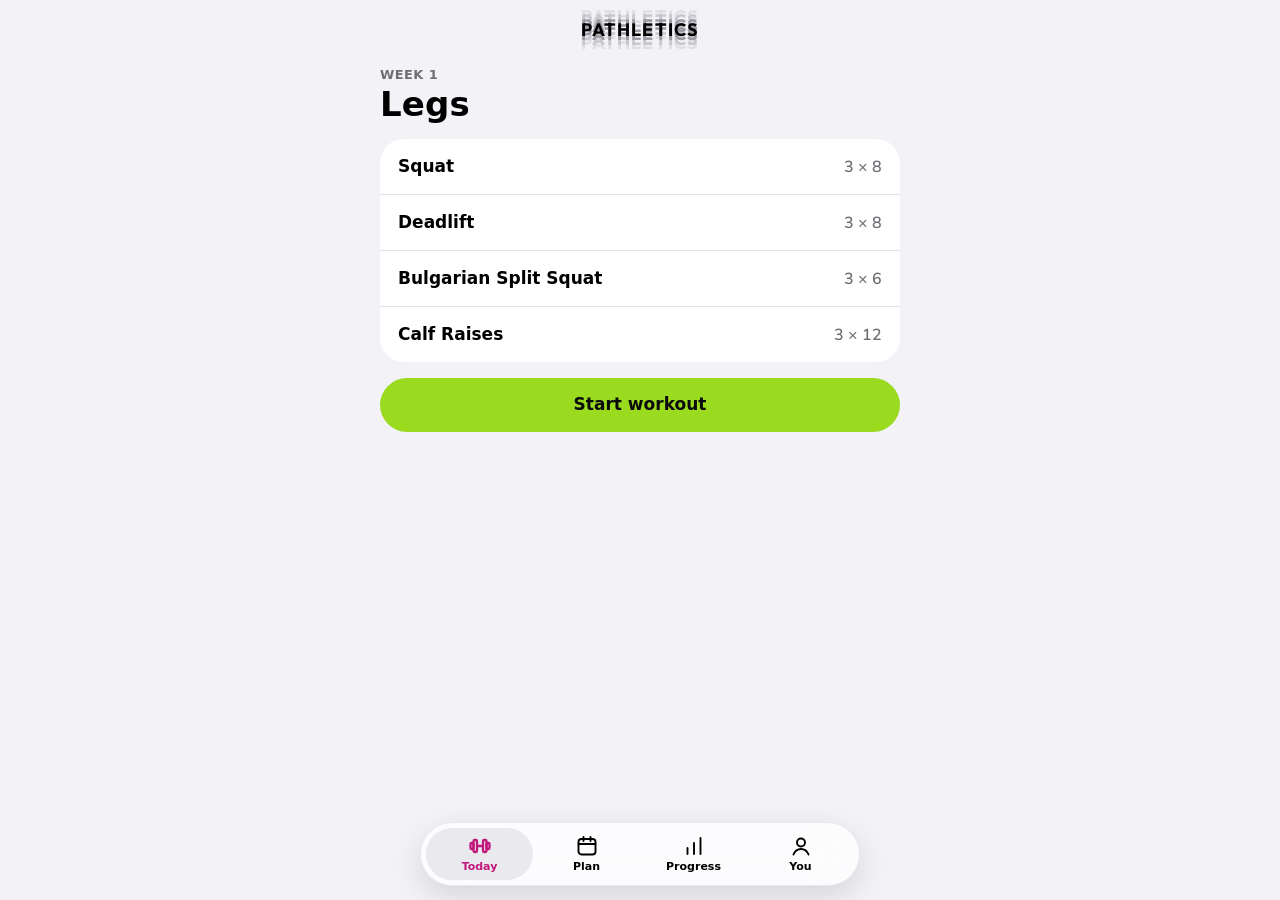
==== commit 0a9c0462: "Fitness-style redesign: four colours, Progress tab back, You is profile + settings Laid out after Ap" ====
--- a/index.html
+++ b/index.html
@@ -6,18 +6,29 @@
   <title>Pathletics</title>
   <meta name="description" content="Today's workout from your coach's plan. Log what you did and see how far you've come.">
   <meta name="robots" content="noindex">
-  <meta name="theme-color" content="#F4F4F6" media="(prefers-color-scheme: light)">
-  <meta name="theme-color" content="#0E0E10" media="(prefers-color-scheme: dark)">
+  <meta name="theme-color" content="#F2F2F7">
   <meta name="apple-mobile-web-app-capable" content="yes">
   <meta name="mobile-web-app-capable" content="yes">
   <meta name="apple-mobile-web-app-title" content="Pathletics">
   <meta name="apple-mobile-web-app-status-bar-style" content="default">
+  <script>
+    // Light or dark before anything is drawn: the setting under You, else the phone's.
+    // app.js keeps it up to date after this. Keep in step with applyTheme() there.
+    (function () {
+      var t = "system";
+      try { t = JSON.parse(localStorage.getItem("coach.prefs") || "{}").theme || "system"; } catch (e) {}
+      if (t !== "light" && t !== "dark") t = matchMedia("(prefers-color-scheme: dark)").matches ? "dark" : "light";
+      document.documentElement.dataset.theme = t;
+      document.querySelector('meta[name="theme-color"]').content = t === "dark" ? "#000000" : "#F2F2F7";
+    })();
+  </script>
   <link rel="manifest" href="manifest.webmanifest">
   <link rel="icon" href="icon-180.png" type="image/png">
   <link rel="apple-touch-icon" href="icon-180.png">
   <link rel="preconnect" href="https://fonts.googleapis.com">
   <link rel="preconnect" href="https://fonts.gstatic.com" crossorigin>
-  <link rel="stylesheet" href="https://fonts.googleapis.com/css2?family=Outfit:wght@400;500;600;700&display=swap">
+  <!-- Outfit for the wordmark only. Nunito stands in for Apple's rounded numbers on phones that don't have them. -->
+  <link rel="stylesheet" href="https://fonts.googleapis.com/css2?family=Nunito:wght@700;800&family=Outfit:wght@700&display=swap">
   <link rel="stylesheet" href="styles.css">
 </head>
 <body>
@@ -38,6 +49,10 @@
       <svg viewBox="0 0 24 24" aria-hidden="true"><rect x="3.5" y="5" width="17" height="15.5" rx="3"/><path d="M3.5 10h17M8.5 3v4M15.5 3v4"/></svg>
       <span>Plan</span>
     </button>
+    <button type="button" data-page="progress">
+      <svg viewBox="0 0 24 24" aria-hidden="true"><path d="M5.5 20v-6M12 20V9M18.5 20V4"/></svg>
+      <span>Progress</span>
+    </button>
     <button type="button" data-page="you">
       <svg viewBox="0 0 24 24" aria-hidden="true"><circle cx="12" cy="8.5" r="4"/><path d="M4.5 20.5c1.4-3.6 4.2-5.5 7.5-5.5s6.1 1.9 7.5 5.5"/></svg>
       <span>You</span>
--- a/styles.css
+++ b/styles.css
@@ -1,67 +1,117 @@
 /* ============================================================================
-   Pathletics design system (Keli, 17 Nov: "like Strava: simple layout, one colour
-   people remember, less text").
-
-   Colour
-   - Pathletics pink is the one brand colour. It marks what you can do (Start,
-     Save, the active tab) and how far you've come (rings, hit sets, this week's
-     bar, the trend line). Nothing else is coloured.
-   - Gold is only for personal records (the medal). Never for buttons or charts.
-   - Everything else is ink on white, or white on near-black: greys for text
-     that matters less, hairlines instead of shadows.
-   - Light or dark follows the phone. Both use the same tokens.
-
-   Type: Outfit. 30 bold titles, 20 bold section heads, 17 for names and
-   buttons, 15 and 13 for the quiet stuff. Numbers use equal-width digits.
-   Shape: cards 16 px corners, buttons 14 px, discs and rings round.
+   Pathletics design system (Keli, 17 Nov: "make the layout and design similar to
+   Apple's Fitness app, and use more than just 1 colour").
+
+   Layout, after Fitness on iOS 27
+   - A big bold title per screen with a small grey line above it.
+   - Everything sits on rounded cards. A card has a title, a small label, then
+     one number, big and rounded, with its unit in small capitals right after
+     it in the same colour ("4/5 REPS").
+   - The tab bar floats above the bottom edge as a frosted capsule.
+   - Settings are an iOS grouped list with a segmented control.
+
+   Colour: each colour means one thing, everywhere.
+   - Pink: the goal. The ladder, how far to go, the brand, the tab you're on.
+   - Lime: done. Hit sets, finished workouts, Start and Save, sets per week.
+   - Sky: the schedule. What's up next, workouts per week.
+   - Gold: personal records only.
+   - Everything else is greys. Lime takes black text; pink takes white in
+     light mode and black in dark, so text on it stays readable.
+   Apple's Activity rings (three nested rings in red, green and blue) are not
+   copied: Apple asks apps not to imitate them, so the ladder is three separate
+   rings and the palette is our own.
+
+   Light, dark, or the phone's setting (You → Settings). Both themes use the same
+   names; [data-theme] on <html> picks one (set in index.html and app.js).
+
+   Type: the phone's own font (SF Pro on iPhone), rounded numbers (SF Pro Rounded,
+   Nunito elsewhere), Outfit only for the wordmark. 34 titles, 22 sections,
+   20 card titles, 17 body, 15 and 13 for the quiet stuff.
+   Shape: cards 24 px corners, buttons and the tab bar fully round.
    Space: 16 px side margins, 12 px between cards, 28 px before a section.
    ============================================================================ */
-:root {
-  --brand: #E0218A;        /* fills: buttons, hit discs, rings, bars */
-  --brand-ink: #D01C80;    /* brand as text or a thin line on the page */
-  --brand-soft: #FBE3F0;   /* tinted backgrounds */
-  --on-brand: #FFFFFF;
-  --gold: #F4C95D;
-  --gold-deep: #C9952A;
-
-  --bg: #F4F4F6;
+:root,
+:root[data-theme="light"] {
+  color-scheme: light;
+  --bg: #F2F2F7;
   --card: #FFFFFF;
-  --fill: #EEEEF2;         /* empty discs, ring tracks, inputs */
+  --fill: #E9E9EE;         /* empty discs, inputs, the segmented control */
   --line: #E3E3E8;
-  --ink: #111114;
-  --ink-2: #4E4E58;
-  --muted: #8B8B95;
-  --bad: #D93636;
+  --ink: #000000;
+  --ink-2: #3C3C43;
+  --muted: #6E6E73;
+  --bad: #D70015;
+  --seg-on: #FFFFFF;
+
+  --pink: #E0218A;         /* fills and lines */
+  --pink-ink: #C2177A;     /* as text */
+  --pink-btn: #C2177A;     /* behind text: white on it is 5.7:1 */
+  --on-pink: #FFFFFF;
+  --lime: #9BDB1F;         /* fills, always with black text */
+  --lime-line: #5FB30C;    /* rings, bars, lines on white */
+  --lime-ink: #3D7A00;
+  --sky: #0A9BE8;
+  --sky-ink: #0072B5;
+  --gold: #F5C02C;
+  --gold-deep: #C28E0E;
+  --gold-ink: #946A00;
+  --on-lime: #0B0B0B;
+
+  --glass: rgba(255, 255, 255, .78);
+  --glass-line: rgba(0, 0, 0, .08);
+  --glass-shadow: 0 10px 30px rgba(0, 0, 0, .12);
 
   /* The wordmark's fading copies, nearest first. */
   --echo-1: #9A9AA3;
-  --echo-2: #C8C8CF;
-  --echo-3: #E2E2E7;
-
-  --font: "Outfit", -apple-system, "Segoe UI", Roboto, sans-serif;
-  color-scheme: light dark;
-}
-
-@media (prefers-color-scheme: dark) {
-  :root {
-    --brand-ink: #FF5FB8;
-    --brand-soft: #3A1229;
-    --gold-deep: #E0AE45;
-
-    --bg: #0E0E10;
-    --card: #1A1A1D;
-    --fill: #26262A;
-    --line: #2B2B30;
-    --ink: #F4F4F6;
-    --ink-2: #BDBDC6;
-    --muted: #82828C;
-    --bad: #FF6B6B;
-
-    --echo-1: #8E8E93;
-    --echo-2: #4A4A4F;
-    --echo-3: #222225;
-  }
-}
+  --echo-2: #C7C7CC;
+  --echo-3: #DEDEE3;
+}
+
+:root[data-theme="dark"] {
+  color-scheme: dark;
+  --bg: #000000;
+  --card: #1C1C1E;
+  --fill: #2C2C2E;
+  --line: #2C2C2E;
+  --ink: #FFFFFF;
+  --ink-2: #D1D1D6;
+  --muted: #8E8E93;
+  --bad: #FF453A;
+  --seg-on: #5A5A5F;
+
+  --pink: #FF3B9A;
+  --pink-ink: #FF5CAD;
+  --pink-btn: #FF3B9A;     /* bright pink takes black text in the dark (6.3:1) */
+  --on-pink: #000000;
+  --lime: #B5F23D;
+  --lime-line: #B5F23D;
+  --lime-ink: #B5F23D;
+  --sky: #3EC6FF;
+  --sky-ink: #3EC6FF;
+  --gold: #FFD23F;
+  --gold-deep: #E0AE45;
+  --gold-ink: #FFD23F;
+
+  --glass: rgba(36, 36, 38, .78);
+  --glass-line: rgba(255, 255, 255, .10);
+  --glass-shadow: 0 10px 30px rgba(0, 0, 0, .5);
+
+  --echo-1: #8E8E93;
+  --echo-2: #48484A;
+  --echo-3: #242426;
+}
+
+:root {
+  --font: -apple-system, BlinkMacSystemFont, system-ui, "Segoe UI", Roboto, sans-serif;
+  --round: ui-rounded, "SF Pro Rounded", "Nunito", -apple-system, system-ui, sans-serif;
+  --mark: "Outfit", var(--font);
+}
+
+/* One colour per meaning: put the class on whatever should take it. */
+.pink { --hue: var(--pink); --hue-ink: var(--pink-ink); }
+.lime { --hue: var(--lime-line); --hue-ink: var(--lime-ink); }
+.sky { --hue: var(--sky); --hue-ink: var(--sky-ink); }
+.gold { --hue: var(--gold); --hue-ink: var(--gold-ink); }
 
 * { box-sizing: border-box; }
 /* The page scrolls inside body, not the window: iOS 26 draws a scrolling window
@@ -73,216 +123,260 @@
   margin: 0;
   background: var(--bg);
   color: var(--ink);
-  font: 400 16px/1.4 var(--font);
-  padding: env(safe-area-inset-top) 16px calc(96px + env(safe-area-inset-bottom)); /* room for the tab bar */
+  font: 400 17px/1.35 var(--font);
+  padding: env(safe-area-inset-top) 16px calc(112px + env(safe-area-inset-bottom)); /* room for the tab bar */
 }
 button { font: inherit; color: inherit; background: none; border: 0; padding: 0; cursor: pointer; touch-action: manipulation; }
-button:focus-visible, input:focus-visible, textarea:focus-visible { outline: 2px solid var(--brand); outline-offset: 2px; }
+button:focus-visible, input:focus-visible, textarea:focus-visible { outline: 2px solid var(--pink); outline-offset: 2px; }
 .app { max-width: 520px; margin: 0 auto; }
 h1, h2, h3, p { margin: 0; }
 ul { margin: 0; padding: 0; list-style: none; }
-.num, .f { font-variant-numeric: tabular-nums; }
+.num, .f { font-family: var(--round); font-variant-numeric: tabular-nums; }
+/* A unit after a number: small capitals, same colour, tucked right against it. */
+.unit { margin-left: 2px; font: 800 .62em var(--round); text-transform: uppercase; letter-spacing: .01em; }
 
 /* ---------- building blocks ---------- */
 
-.card { background: var(--card); border: 1px solid var(--line); border-radius: 16px; }
-.head { margin: 8px 0 16px; }
-.eyebrow { font-size: 13px; font-weight: 600; letter-spacing: .06em; text-transform: uppercase; color: var(--muted); }
-.title { margin-top: 2px; font-size: 30px; font-weight: 700; line-height: 1.1; letter-spacing: -.01em; }
-.sect { margin: 28px 0 10px; font-size: 20px; font-weight: 700; }
-.caption { margin: 6px 0 14px; font-size: 13px; font-weight: 500; color: var(--muted); }
-
-/* The one big action on a screen. */
+.card { background: var(--card); border-radius: 24px; }
+.head { margin: 6px 0 16px; }
+.eyebrow { font-size: 13px; font-weight: 600; letter-spacing: .03em; text-transform: uppercase; color: var(--muted); }
+.title { margin-top: 2px; font-size: 34px; font-weight: 700; line-height: 1.1; letter-spacing: .005em; }
+.sect { margin: 28px 0 10px; font-size: 22px; font-weight: 700; }
+.ctitle { display: block; font-size: 20px; font-weight: 600; }
+.clabel { margin-top: 6px; font-size: 15px; font-weight: 500; color: var(--ink-2); }
+/* The one number a card is about. */
+.big { display: flex; align-items: baseline; margin-top: 2px; color: var(--hue-ink, var(--ink)); }
+.big .num { font-size: 36px; font-weight: 700; line-height: 1.1; letter-spacing: -.01em; }
+
+/* The one big action on a screen, like Fitness's lime Continue. */
 .cta {
-  display: block; width: 100%; height: 54px; margin-top: 16px; border-radius: 14px;
-  background: var(--brand); color: var(--on-brand); font-size: 17px; font-weight: 600;
+  display: block; width: 100%; height: 54px; margin-top: 16px; border-radius: 999px;
+  background: var(--lime); color: var(--on-lime); font-size: 17px; font-weight: 600;
 }
 .cta:active { filter: brightness(.92); }
 /* Small secondary actions: plain text, no box. */
 .quiet { display: block; margin: 14px auto 0; padding: 10px 16px; font-size: 15px; font-weight: 500; color: var(--muted); }
 .quiet.armed { color: var(--bad); font-weight: 600; }
-.ghostbtn { height: 36px; padding: 0 14px; border-radius: 10px; border: 1px solid var(--line); font-size: 15px; font-weight: 600; color: var(--ink); }
+/* Tinted buttons: the colour at a fifth strength behind text in the colour. */
+.ghostbtn { flex: none; height: 36px; padding: 0 16px; border-radius: 999px; background: color-mix(in srgb, var(--lime-line) 20%, var(--card)); color: var(--lime-ink); font-size: 15px; font-weight: 600; }
 
 .status { text-align: center; font-size: 13px; font-weight: 500; color: var(--bad); }
 .status:empty { display: none; }
 .loading { margin-top: 40px; text-align: center; color: var(--muted); }
-.msg { margin-top: 24px; padding: 20px; border-radius: 16px; background: var(--card); border: 1px solid var(--line); }
+.msg { margin-top: 24px; padding: 20px; border-radius: 24px; background: var(--card); }
 .msg h2 { font-size: 20px; margin-bottom: 8px; }
 .msg ul { margin-top: 8px; padding-left: 18px; list-style: disc; }
 .msg code { font-size: 14px; }
 
 /* ---------- the top: the name with fading copies, like the icon ---------- */
 
-.top { display: grid; grid-template-columns: 1fr auto 1fr; align-items: center; height: 64px; }
+.top { display: grid; grid-template-columns: 1fr auto 1fr; align-items: center; height: 60px; }
 /* After the "FOCUS" shot Keli sent (17 Nov). tools/icon.html draws the same echo on the icon. */
 .top h1 {
-  grid-column: 2; font: 700 18px/1 var(--font); letter-spacing: .06em; text-transform: uppercase; color: var(--ink);
+  grid-column: 2; font: 700 18px/1 var(--mark); letter-spacing: .06em; text-transform: uppercase; color: var(--ink);
   text-shadow: 0 -.24em 0 var(--echo-1), 0 .24em 0 var(--echo-1), 0 -.48em 0 var(--echo-2), 0 .48em 0 var(--echo-2), 0 -.72em 0 var(--echo-3), 0 .72em 0 var(--echo-3);
 }
 .chipslot { grid-column: 3; justify-self: end; }
-.chip { height: 32px; padding: 0 12px; border-radius: 10px; border: 1px solid var(--line); background: var(--card); font-size: 14px; font-weight: 600; }
-.chip.on { background: var(--ink); color: var(--bg); border-color: var(--ink); }
+.chip { height: 32px; padding: 0 14px; border-radius: 999px; background: var(--card); font-size: 14px; font-weight: 600; }
+.chip.on { background: var(--ink); color: var(--bg); }
 
 /* ---------- Today ---------- */
 
-.back { display: inline-flex; align-items: center; gap: 6px; height: 36px; margin: 4px 0 0 -2px; font-size: 16px; font-weight: 600; color: var(--brand-ink); }
-.banner { margin-bottom: 12px; padding: 14px 16px; border-radius: 14px; background: var(--brand-soft); color: var(--ink); font-weight: 500; }
+.back { display: inline-flex; align-items: center; gap: 6px; height: 36px; margin: 2px 0 8px; padding: 0 16px 0 12px; border-radius: 999px; background: var(--card); font-size: 15px; font-weight: 600; }
+.banner { margin-bottom: 12px; padding: 14px 18px; border-radius: 20px; background: color-mix(in srgb, var(--pink) 16%, var(--card)); color: var(--ink); font-weight: 500; }
 
 /* Before Start: the exercises as a plain list. */
-.list li { display: flex; align-items: baseline; justify-content: space-between; gap: 12px; padding: 15px 16px; border-top: 1px solid var(--line); }
-.list li:first-child { border-top: 0; }
+.list li { display: flex; align-items: baseline; justify-content: space-between; gap: 12px; padding: 16px 18px; }
+.list li + li { border-top: 1px solid var(--line); }
 .lname { font-size: 17px; font-weight: 600; }
-.rx { flex: none; font-size: 15px; color: var(--muted); }
+.rx { flex: none; font: 600 16px var(--round); color: var(--muted); }
 
 /* Started: one card per exercise. */
 .items { display: grid; gap: 12px; }
-.item { padding: 16px; }
+.item { padding: 18px; }
 .itemhead { display: flex; align-items: center; justify-content: space-between; gap: 12px; }
-.item h3 { font-size: 17px; font-weight: 600; }
-.inote { margin-top: 2px; font-size: 14px; color: var(--muted); }
-.count { flex: none; font-size: 15px; font-weight: 600; color: var(--muted); }
-.count.full { display: grid; place-items: center; width: 26px; height: 26px; border-radius: 50%; background: var(--brand); color: var(--on-brand); }
-.reminder h3 { font-weight: 500; color: var(--ink-2); }
+.item h3 { font-size: 20px; font-weight: 600; }
+.inote { margin-top: 2px; font-size: 15px; color: var(--muted); }
+.reminder h3 { font-size: 17px; font-weight: 500; color: var(--ink-2); }
+/* The small ring per exercise: lime, filling as sets get hit. */
+.count { --hue: var(--lime-line); flex: none; position: relative; display: grid; place-items: center; width: 34px; height: 34px; }
+.count .ring { position: absolute; inset: 0; }
+.count .ring circle { stroke-width: 8; }
+.count .num { position: relative; font-size: 14px; font-weight: 700; color: var(--muted); }
+.count .tick { position: relative; color: var(--lime-ink); }
 
 .sets { display: flex; flex-wrap: wrap; gap: 10px; margin-top: 14px; }
 .set .f {
-  display: block; width: 54px; height: 54px; padding: 0; border-radius: 50%;
-  border: 1.5px solid var(--line); background: var(--fill); color: var(--ink);
-  font: 600 20px/1 var(--font); text-align: center; -webkit-appearance: none; appearance: none;
-  transition: background-color .15s, border-color .15s, color .15s;
-}
-.set .f::placeholder { font-weight: 500; font-size: 15px; color: var(--muted); }
-.set .f:focus { outline: none; border-color: var(--brand); background: var(--card); }
-.set.hit .f { background: var(--brand); border-color: var(--brand); color: var(--on-brand); }
-.f::selection { background: var(--brand-soft); color: var(--ink); }
-.set.hit .f::selection { background: rgba(255, 255, 255, .35); color: var(--on-brand); }
+  display: block; width: 56px; height: 56px; padding: 0; border-radius: 50%; border: 0;
+  background: var(--fill); color: var(--ink);
+  font-size: 21px; font-weight: 700; line-height: 1; text-align: center; -webkit-appearance: none; appearance: none;
+  transition: background-color .15s, color .15s;
+}
+.set .f::placeholder { font-size: 15px; font-weight: 600; color: var(--muted); }
+.set .f:focus { outline: none; box-shadow: inset 0 0 0 2.5px var(--lime-line); }
+.set.hit .f { background: var(--lime); color: var(--on-lime); }
+.set.hit .f:focus { box-shadow: inset 0 0 0 2.5px var(--on-lime); }
+.f::selection { background: color-mix(in srgb, var(--lime-line) 35%, transparent); color: var(--ink); }
+.set.hit .f::selection { background: rgba(0, 0, 0, .2); color: var(--on-lime); }
 
 .note {
-  display: block; width: 100%; margin-top: 12px; padding: 14px 16px; resize: vertical;
-  color: var(--ink); font: 400 16px/1.4 var(--font);
+  display: block; width: 100%; margin-top: 12px; padding: 16px 18px; resize: vertical; border: 0; border-radius: 20px;
+  color: var(--ink); font: 400 17px/1.35 var(--font);
 }
 .note::placeholder { color: var(--muted); }
-.note:focus { outline: none; border-color: var(--brand); }
-.formerr { margin-top: 8px; text-align: center; font-size: 14px; font-weight: 500; color: var(--bad); }
+.note:focus { outline: none; box-shadow: inset 0 0 0 2px var(--lime-line); }
+.formerr { margin-top: 8px; text-align: center; font-size: 15px; font-weight: 500; color: var(--bad); }
 .formerr:empty { display: none; }
 
 /* Saved. */
-.saved { padding: 16px; }
-.savedhead { display: flex; align-items: center; gap: 12px; }
-.okdot { flex: none; display: grid; place-items: center; width: 40px; height: 40px; border-radius: 50%; background: var(--brand); color: var(--on-brand); }
+.saved { padding: 18px; }
+.savedhead { display: flex; align-items: center; gap: 14px; }
+.okdot { flex: none; display: grid; place-items: center; width: 44px; height: 44px; border-radius: 50%; background: var(--lime); color: var(--on-lime); }
 .savedtext { flex: 1; min-width: 0; }
-.savedtext h3 { font-size: 19px; font-weight: 700; }
+.savedtext h3 { font-size: 20px; font-weight: 700; }
 .savedtext p { font-size: 15px; color: var(--muted); }
-.prs { margin-top: 14px; border-top: 1px solid var(--line); }
+.prs { margin-top: 16px; border-top: 1px solid var(--line); }
 .prs li { display: flex; align-items: center; gap: 10px; padding: 12px 0 0; }
-.prname { flex: 1; min-width: 0; font-size: 16px; font-weight: 500; }
-.prval .num { font-size: 17px; font-weight: 700; }
-.unit { margin-left: 3px; font-size: 13px; font-weight: 500; color: var(--muted); }
+.prname { flex: 1; min-width: 0; font-size: 17px; font-weight: 500; }
+.prval { color: var(--gold-ink); }
+.prval .num { font-size: 20px; font-weight: 700; }
 .medal { flex: none; display: block; }
-.next { margin-top: 12px; text-align: center; font-size: 15px; color: var(--muted); }
+.next { margin-top: 14px; text-align: center; font-size: 15px; color: var(--muted); }
 
 /* ---------- Plan ---------- */
 
-.meter { height: 6px; border-radius: 3px; background: var(--fill); overflow: hidden; }
-.meter i { display: block; height: 100%; border-radius: 3px; background: var(--brand); }
+.metric { padding: 18px; }
+.segs { display: flex; gap: 6px; margin-top: 14px; }
+.segs i { flex: 1; height: 8px; border-radius: 4px; background: var(--fill); }
+.segs i.done { background: var(--lime-line); }
+.segs i.next { background: var(--sky); }
+.rows { margin-top: 12px; }
 .rows > li + li { border-top: 1px solid var(--line); }
-.row { display: flex; align-items: center; gap: 14px; width: 100%; min-height: 66px; padding: 12px 16px; text-align: left; }
+.row { display: flex; align-items: center; gap: 14px; width: 100%; min-height: 66px; padding: 12px 18px; text-align: left; }
 .rtext { flex: 1; min-width: 0; display: flex; flex-direction: column; }
 .rtext b { font-size: 17px; font-weight: 600; }
-.rtext small { font-size: 14px; color: var(--muted); }
+.rtext small { font-size: 15px; color: var(--muted); }
 .row .chev { flex: none; color: var(--muted); }
-/* Status: done = filled with a tick, next = brand ring, later = grey ring, skipped = dashed. */
-.st { flex: none; display: grid; place-items: center; width: 28px; height: 28px; border-radius: 50%; border: 2px solid var(--line); color: var(--on-brand); }
-.st.done { background: var(--brand); border-color: var(--brand); }
-.st.next { border-color: var(--brand); }
+/* Status: done = lime with a tick, up next = sky ring, later = grey ring, skipped = dashed. */
+.st { flex: none; display: grid; place-items: center; width: 30px; height: 30px; border-radius: 50%; border: 2.5px solid color-mix(in srgb, var(--muted) 45%, transparent); color: var(--on-lime); }
+.st.done { background: var(--lime); border-color: var(--lime); }
+.st.next { border-color: var(--sky); }
 .st.missed { border-style: dashed; }
 .picker { margin-top: 8px; }
 .picker .title { margin-bottom: 16px; }
 
-/* ---------- You ---------- */
-
-.steps { display: grid; grid-template-columns: repeat(3, 1fr); gap: 10px; margin-top: 8px; }
-.step {
-  display: flex; flex-direction: column; align-items: center; gap: 8px; padding: 14px 6px 12px;
-  border-radius: 16px; background: var(--card); border: 1px solid var(--line);
-}
-.step.open { border-color: var(--brand); }
-.dial { position: relative; width: 72px; height: 72px; }
+/* ---------- Progress ---------- */
+
+#ladder > .card:first-child { padding: 18px 12px 14px; }
+#ladder > .card:first-child .ctitle { padding: 0 6px; }
+.steps { display: grid; grid-template-columns: repeat(3, 1fr); gap: 6px; margin-top: 14px; }
+.step { display: flex; flex-direction: column; align-items: center; gap: 8px; padding: 8px 2px 10px; border-radius: 18px; }
+.step.now { --hue: var(--pink); }
+.step.done { --hue: var(--lime-line); }
+.step.later { --hue: var(--muted); }
+.step.open { background: var(--fill); }
+.dial { position: relative; width: 78px; height: 78px; }
 .ring { display: block; width: 100%; height: 100%; }
-.ring circle { fill: none; stroke-width: 6; stroke-linecap: round; }
-.ring .track { stroke: var(--fill); }
-.ring .arc { stroke: var(--brand); }
-.sval { position: absolute; inset: 0; display: flex; align-items: baseline; justify-content: center; padding-top: 25px; }
-.sval .num { font-size: 22px; font-weight: 700; }
-.sval small { font-size: 12px; font-weight: 500; color: var(--muted); }
+.ring circle { fill: none; stroke-width: 7; stroke-linecap: round; }
+/* The track is the ring's own colour, dimmed, like Fitness. */
+.ring .track { stroke: color-mix(in srgb, var(--hue) 24%, var(--card)); }
+.ring .arc { stroke: var(--hue); }
+.sval { position: absolute; inset: 0; display: flex; align-items: center; justify-content: center; }
+.sval .num { font-size: 24px; font-weight: 700; }
+.sval small { font: 700 13px var(--round); color: var(--muted); }
+.sval .tick { width: 24px; height: 19px; color: var(--lime-ink); }
 .step.later .sval .num { color: var(--muted); }
 .sname { font-size: 13px; font-weight: 600; text-align: center; line-height: 1.2; }
 .step.later .sname { color: var(--muted); }
 
-.trend { display: grid; grid-template-columns: auto 1fr; align-items: end; gap: 14px; margin-top: 12px; padding: 16px; }
-.tname { font-size: 14px; font-weight: 600; color: var(--muted); }
-.tbig { display: flex; align-items: baseline; gap: 6px; margin-top: 4px; }
-.tbig .num { font-size: 44px; font-weight: 700; line-height: 1; letter-spacing: -.02em; }
-.tbig .num.none { color: var(--muted); }
-.tbig span { max-width: 7em; font-size: 15px; line-height: 1.2; color: var(--ink-2); }
-.chart { display: block; width: 100%; height: auto; overflow: visible; }
-.chart .goal { stroke: var(--line); stroke-width: 1.5; stroke-dasharray: 3 4; }
-.chart .goaltxt, .chart .day { font: 500 10px var(--font); fill: var(--muted); }
-.chart .area { fill: var(--brand); opacity: .1; }
-.chart .line { fill: none; stroke: var(--brand); stroke-width: 2.5; stroke-linecap: round; }
+.trend { margin-top: 12px; padding: 18px; }
+.chart { display: block; width: 100%; height: auto; margin-top: 12px; overflow: visible; }
+.chart .goal { stroke: color-mix(in srgb, var(--muted) 45%, transparent); stroke-width: 1.5; stroke-dasharray: 3 4; }
+.chart .goaltxt, .chart .day { font: 700 11px var(--round); fill: var(--muted); }
+.chart .area { fill: var(--pink); opacity: .14; }
+.chart .line { fill: none; stroke: var(--pink); stroke-width: 3; stroke-linecap: round; }
 .chart .climb { fill: none; stroke: var(--muted); stroke-width: 1.5; stroke-dasharray: 2 4; stroke-linecap: round; }
-.chart .flag { fill: var(--card); stroke: var(--brand); stroke-width: 2; }
-.chart .dot { fill: var(--brand); stroke: var(--card); stroke-width: 2.5; }
-
-.test { margin-top: 12px; padding: 16px; }
-.test label { font-size: 14px; font-weight: 600; color: var(--muted); }
-.testrow { display: flex; align-items: center; gap: 10px; margin-top: 10px; }
+.chart .flag { fill: var(--card); stroke: var(--pink); stroke-width: 2.5; }
+.chart .dot { fill: var(--pink); stroke: var(--card); stroke-width: 2.5; }
+
+.test { margin-top: 12px; padding: 18px; }
+.testrow { display: flex; align-items: center; gap: 10px; margin-top: 12px; }
 .test .f {
-  width: 88px; height: 52px; padding: 0 8px; border-radius: 12px; border: 1.5px solid var(--line); background: var(--fill);
-  color: var(--ink); font: 700 26px/1 var(--font); text-align: center; -webkit-appearance: none; appearance: none;
-}
-.test .f:focus { outline: none; border-color: var(--brand); background: var(--card); }
-.test .unit { margin: 0; font-size: 15px; }
-.btn { height: 44px; margin-left: auto; padding: 0 18px; border-radius: 12px; background: var(--brand); color: var(--on-brand); font-weight: 600; }
-.x { width: 36px; height: 36px; border-radius: 50%; font-size: 22px; line-height: 1; color: var(--muted); }
-
-.week { padding: 16px; }
-.stats { display: grid; grid-template-columns: 1fr 1fr; gap: 12px; }
-.stat .num { display: block; font-size: 34px; font-weight: 700; line-height: 1.05; letter-spacing: -.02em; }
-.stat span { font-size: 14px; font-weight: 500; color: var(--muted); }
-.delta { margin-left: 6px; font-size: 13px; font-weight: 600; color: var(--muted); }
-.delta.up { color: var(--brand-ink); }
-.pchart { margin-top: 16px; }
-.bars { display: flex; align-items: flex-end; justify-content: space-between; height: 88px; }
-.bar { flex: none; width: 28px; height: 100%; display: flex; align-items: flex-end; }
-.bar i { display: block; width: 100%; border-radius: 6px 6px 2px 2px; background: var(--fill); }
-.bar.on i { background: var(--brand); }
-.read { margin-top: 10px; font-size: 13px; font-weight: 500; color: var(--muted); }
-
-.exrow { display: flex; align-items: center; gap: 12px; padding: 14px 16px; }
+  width: 92px; height: 54px; padding: 0 8px; border: 0; border-radius: 16px; background: var(--fill);
+  color: var(--pink-ink); font-size: 28px; font-weight: 700; text-align: center; -webkit-appearance: none; appearance: none;
+}
+.test .f:focus { outline: none; box-shadow: inset 0 0 0 2.5px var(--pink); }
+.test .unit { margin: 0; font-size: 15px; color: var(--pink-ink); }
+.btn { height: 44px; margin-left: auto; padding: 0 20px; border-radius: 999px; background: var(--pink-btn); color: var(--on-pink); font-weight: 600; }
+.x { flex: none; width: 32px; height: 32px; border-radius: 50%; background: var(--fill); font-size: 20px; line-height: 1; color: var(--muted); }
+
+.grid2 { display: grid; grid-template-columns: 1fr 1fr; gap: 12px; margin-top: 12px; }
+.grid2 .ctitle { font-size: 17px; }
+.grid2 .clabel { margin-top: 2px; }
+.grid2 .big .num { font-size: 34px; }
+.delta { margin-left: 6px; font: 700 14px var(--round); color: var(--muted); }
+.minibars { display: flex; align-items: flex-end; gap: 4px; height: 44px; margin-top: 12px; }
+.minibars i { flex: 1; min-height: 4px; border-radius: 3px; background: color-mix(in srgb, var(--hue) 28%, var(--card)); }
+.minibars i.on { background: var(--hue); }
+
+.exrow { display: flex; align-items: center; gap: 12px; padding: 14px 18px; }
 .extext { flex: 1; min-width: 0; display: flex; flex-direction: column; gap: 2px; }
 .extext b { font-size: 17px; font-weight: 600; }
-.pr { display: flex; align-items: center; gap: 6px; }
-.pr .num { font-size: 15px; font-weight: 700; }
-.pr .unit { margin-left: 0; }
+.pr { display: flex; align-items: center; gap: 6px; color: var(--gold-ink); }
+.pr .num { font-size: 17px; font-weight: 700; }
 .spark { flex: none; width: 88px; height: 32px; overflow: visible; }
-.spark polyline { fill: none; stroke: var(--brand); stroke-width: 2; stroke-linecap: round; stroke-linejoin: round; }
-.spark circle { fill: var(--brand); }
+.spark polyline { fill: none; stroke: var(--lime-line); stroke-width: 2.5; stroke-linecap: round; stroke-linejoin: round; }
+.spark circle { fill: var(--lime-line); }
 .empty { margin-top: 4px; font-size: 15px; color: var(--muted); }
 
-/* ---------- the tab bar, Strava-style: full width, icons over labels ---------- */
+/* ---------- You: profile and settings ---------- */
+
+.profile { display: flex; align-items: center; gap: 16px; margin: 6px 0 18px; }
+.avatar {
+  flex: none; display: grid; place-items: center; width: 72px; height: 72px; border-radius: 50%;
+  background: var(--pink-btn); color: var(--on-pink); font: 700 32px var(--round);
+}
+.ptext { min-width: 0; }
+.pname { font-size: 28px; font-weight: 700; line-height: 1.15; overflow-wrap: anywhere; }
+.psub { margin-top: 2px; font-size: 15px; color: var(--muted); }
+.totals { display: grid; grid-template-columns: repeat(3, 1fr); padding: 16px 0; }
+.totals > div { display: flex; flex-direction: column; align-items: center; gap: 2px; }
+.totals > div + div { border-left: 1px solid var(--line); }
+.totals .num { font-size: 30px; font-weight: 700; line-height: 1.1; color: var(--hue-ink); }
+.totals span { font-size: 13px; font-weight: 600; color: var(--muted); }
+
+/* An iOS grouped list. */
+.group > .grow + .grow { border-top: 1px solid var(--line); }
+.grow { display: flex; align-items: center; justify-content: space-between; gap: 16px; min-height: 54px; padding: 0 18px; }
+.grow > span { flex: none; font-size: 17px; }
+.grow input {
+  flex: 1; min-width: 0; height: 54px; border: 0; background: none; text-align: right;
+  color: var(--ink); font: 400 17px var(--font);
+}
+.grow input::placeholder { color: var(--muted); }
+.grow input:focus { outline: none; }
+.grow.stack { flex-direction: column; align-items: stretch; gap: 10px; padding: 14px 18px 16px; }
+.seg { display: grid; grid-template-columns: repeat(3, 1fr); padding: 3px; border-radius: 999px; background: var(--fill); }
+.seg button { height: 34px; border-radius: 999px; font-size: 15px; font-weight: 600; color: var(--ink); }
+.seg button[aria-checked="true"] { background: var(--seg-on); box-shadow: 0 1px 4px rgba(0, 0, 0, .14); }
+.foot { margin-top: 10px; padding: 0 18px; font-size: 13px; color: var(--muted); }
+
+/* ---------- the tab bar: a frosted capsule floating above the bottom edge ---------- */
 
 .tabs {
-  position: fixed; left: 0; right: 0; bottom: 0; z-index: 5;
-  display: grid; grid-template-columns: repeat(3, 1fr);
-  padding: 6px 8px env(safe-area-inset-bottom);
-  background: var(--card); border-top: 1px solid var(--line);
+  position: fixed; z-index: 5; left: 50%; transform: translateX(-50%);
+  bottom: max(14px, calc(env(safe-area-inset-bottom) - 12px));
+  width: min(calc(100% - 32px), 440px); height: 64px; padding: 5px;
+  display: grid; grid-template-columns: repeat(4, 1fr);
+  border-radius: 999px; border: 1px solid var(--glass-line);
+  background: var(--glass); box-shadow: var(--glass-shadow);
+  -webkit-backdrop-filter: blur(20px) saturate(180%); backdrop-filter: blur(20px) saturate(180%);
 }
 .tabs[hidden] { display: none; }
-.tabs button { display: flex; flex-direction: column; align-items: center; gap: 2px; height: 52px; padding-top: 4px; color: var(--muted); font-size: 11px; font-weight: 600; }
-.tabs svg { width: 26px; height: 26px; fill: none; stroke: currentColor; stroke-width: 1.8; stroke-linecap: round; stroke-linejoin: round; }
-.tabs button[aria-current="page"] { color: var(--brand-ink); }
-.tabs button[aria-current="page"] svg { stroke-width: 2.2; }
+.tabs button { display: flex; flex-direction: column; align-items: center; justify-content: center; gap: 2px; border-radius: 999px; color: var(--ink); font-size: 11px; font-weight: 600; }
+.tabs svg { width: 24px; height: 24px; fill: none; stroke: currentColor; stroke-width: 1.9; stroke-linecap: round; stroke-linejoin: round; }
+.tabs button[aria-current="page"] { background: var(--fill); color: var(--pink-ink); }
+.tabs button[aria-current="page"] svg { stroke-width: 2.3; }
 /* The keyboard needs the room while he types. */
 .app:has(input:focus, textarea:focus) ~ .tabs { display: none; }
 
@@ -290,9 +384,12 @@
 
 @media (max-width: 350px) {
   body { padding-left: 12px; padding-right: 12px; }
-  .steps { gap: 6px; }
-  .dial { width: 64px; height: 64px; }
-  .sval { padding-top: 21px; }
+  .title { font-size: 30px; }
+  .dial { width: 68px; height: 68px; }
+  .sval .num { font-size: 21px; }
   .set .f { width: 50px; height: 50px; }
-  .tbig .num { font-size: 38px; }
-}
+  .grid2 { gap: 8px; }
+  .metric { padding: 16px 14px; }
+  .grid2 .big .num { font-size: 30px; }
+  .tabs { width: calc(100% - 24px); }
+}
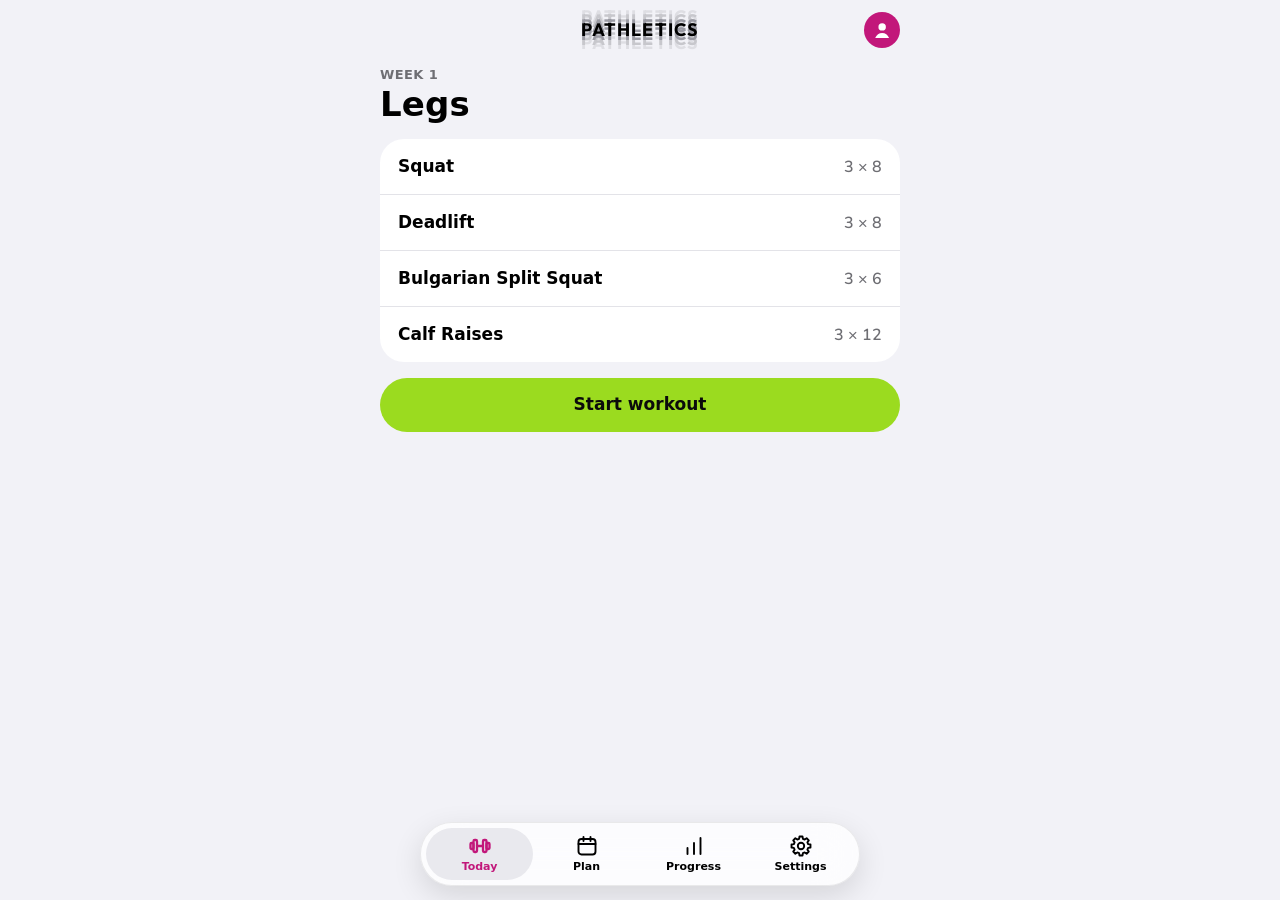
==== commit c8d7ad0b: "Profile picture top right opens the profile; Settings is the last tab Like Apple Fitness: his pictur" ====
--- a/index.html
+++ b/index.html
@@ -36,6 +36,8 @@
     <header class="top">
       <h1>Pathletics</h1>
       <span class="chipslot" id="chip"></span>
+      <!-- His profile picture, like Apple Fitness. Tapping it opens his profile. -->
+      <button type="button" class="me" id="me" aria-label="Profile" hidden></button>
     </header>
     <p class="status" id="status" role="status" aria-live="polite"></p>
     <main id="main"></main>
@@ -53,9 +55,9 @@
       <svg viewBox="0 0 24 24" aria-hidden="true"><path d="M5.5 20v-6M12 20V9M18.5 20V4"/></svg>
       <span>Progress</span>
     </button>
-    <button type="button" data-page="you">
-      <svg viewBox="0 0 24 24" aria-hidden="true"><circle cx="12" cy="8.5" r="4"/><path d="M4.5 20.5c1.4-3.6 4.2-5.5 7.5-5.5s6.1 1.9 7.5 5.5"/></svg>
-      <span>You</span>
+    <button type="button" data-page="settings">
+      <svg viewBox="0 0 24 24" aria-hidden="true"><path d="M10.08 4.85 10.5 2.52h3l.42 2.33 1.78.74 1.94-1.36 2.13 2.13-1.36 1.94.74 1.78 2.33.42v3l-2.33.42-.74 1.78 1.36 1.94-2.13 2.13-1.94-1.36-1.78.74-.42 2.33h-3l-.42-2.33-1.78-.74-1.94 1.36-2.13-2.13 1.36-1.94-.74-1.78-2.33-.42v-3l2.33-.42.74-1.78-1.36-1.94 2.13-2.13 1.94 1.36z"/><circle cx="12" cy="12" r="3.2"/></svg>
+      <span>Settings</span>
     </button>
   </nav>
   <noscript><p>This page needs JavaScript.</p></noscript>
--- a/styles.css
+++ b/styles.css
@@ -171,12 +171,23 @@
 /* ---------- the top: the name with fading copies, like the icon ---------- */
 
 .top { display: grid; grid-template-columns: 1fr auto 1fr; align-items: center; height: 60px; }
+.top > * { grid-row: 1; }
 /* After the "FOCUS" shot Keli sent (17 Nov). tools/icon.html draws the same echo on the icon. */
 .top h1 {
   grid-column: 2; font: 700 18px/1 var(--mark); letter-spacing: .06em; text-transform: uppercase; color: var(--ink);
   text-shadow: 0 -.24em 0 var(--echo-1), 0 .24em 0 var(--echo-1), 0 -.48em 0 var(--echo-2), 0 .48em 0 var(--echo-2), 0 -.72em 0 var(--echo-3), 0 .72em 0 var(--echo-3);
 }
-.chipslot { grid-column: 3; justify-self: end; }
+.chipslot { grid-column: 1; justify-self: start; }
+/* His picture top right, like Apple Fitness: his initial for now. Opens his profile. */
+.me {
+  grid-column: 3; justify-self: end; position: relative;
+  display: grid; place-items: center; width: 36px; height: 36px; border-radius: 50%;
+  background: var(--pink-btn); color: var(--on-pink); font: 700 16px var(--round);
+}
+.me[hidden] { display: none; }
+.me::after { content: ""; position: absolute; inset: -6px; } /* a 48px target */
+.me[aria-current="page"] { box-shadow: 0 0 0 2px var(--bg), 0 0 0 4px var(--pink); }
+.me svg, .avatar svg { width: 62%; height: 62%; }
 .chip { height: 32px; padding: 0 14px; border-radius: 999px; background: var(--card); font-size: 14px; font-weight: 600; }
 .chip.on { background: var(--ink); color: var(--bg); }
 
@@ -329,7 +340,7 @@
 .spark circle { fill: var(--lime-line); }
 .empty { margin-top: 4px; font-size: 15px; color: var(--muted); }
 
-/* ---------- You: profile and settings ---------- */
+/* ---------- his profile (from the picture top right) and Settings ---------- */
 
 .profile { display: flex; align-items: center; gap: 16px; margin: 6px 0 18px; }
 .avatar {
@@ -337,6 +348,7 @@
   background: var(--pink-btn); color: var(--on-pink); font: 700 32px var(--round);
 }
 .ptext { min-width: 0; }
+.back.edit { margin: 14px 0 0; padding: 0 18px; }
 .pname { font-size: 28px; font-weight: 700; line-height: 1.15; overflow-wrap: anywhere; }
 .psub { margin-top: 2px; font-size: 15px; color: var(--muted); }
 .totals { display: grid; grid-template-columns: repeat(3, 1fr); padding: 16px 0; }
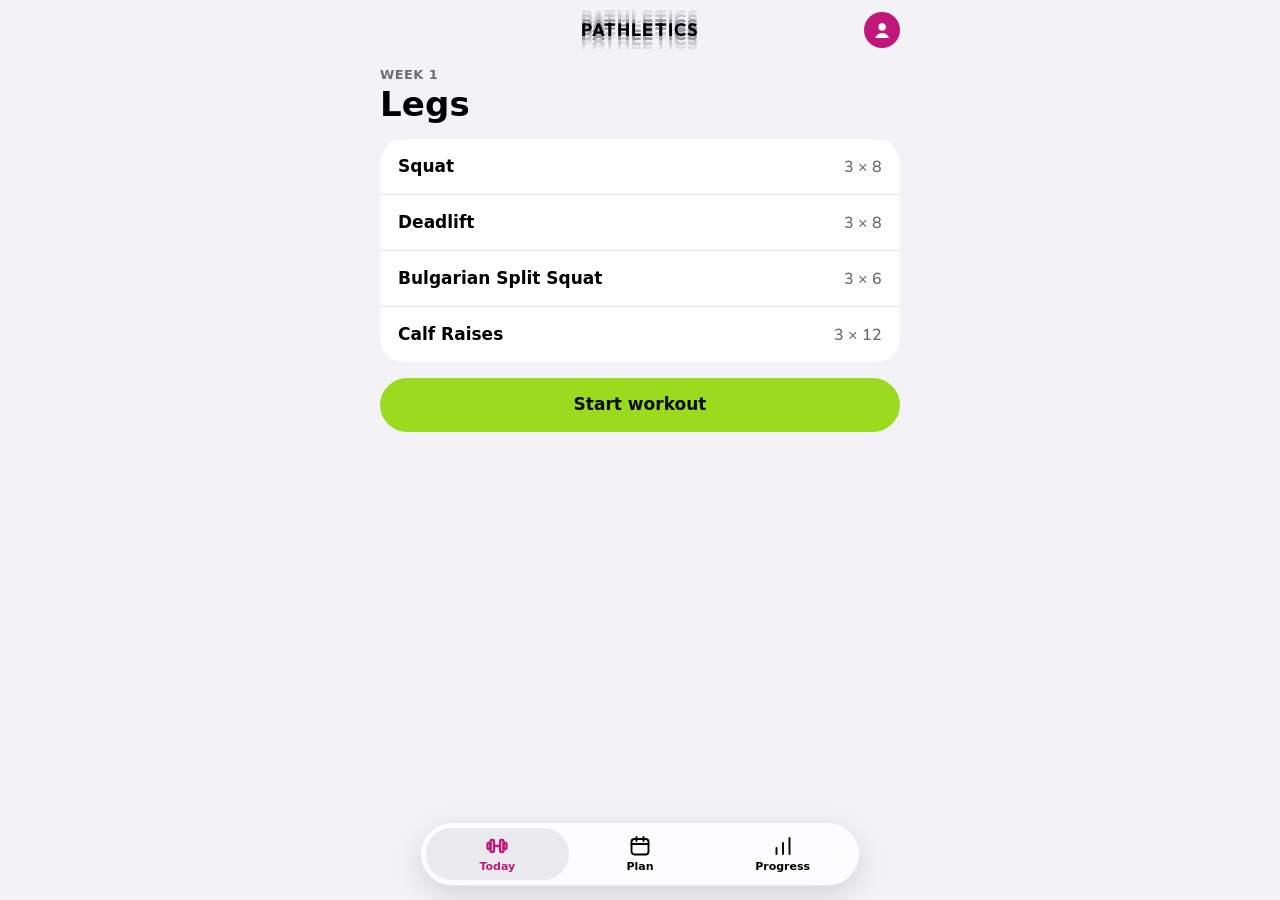
==== commit c69e75cf: "Settings tab removed; settings are categories at the bottom of the profile Profile, Appearance and D" ====
--- a/index.html
+++ b/index.html
@@ -55,10 +55,6 @@
       <svg viewBox="0 0 24 24" aria-hidden="true"><path d="M5.5 20v-6M12 20V9M18.5 20V4"/></svg>
       <span>Progress</span>
     </button>
-    <button type="button" data-page="settings">
-      <svg viewBox="0 0 24 24" aria-hidden="true"><path d="M10.08 4.85 10.5 2.52h3l.42 2.33 1.78.74 1.94-1.36 2.13 2.13-1.36 1.94.74 1.78 2.33.42v3l-2.33.42-.74 1.78 1.36 1.94-2.13 2.13-1.94-1.36-1.78.74-.42 2.33h-3l-.42-2.33-1.78-.74-1.94 1.36-2.13-2.13 1.36-1.94-.74-1.78-2.33-.42v-3l2.33-.42.74-1.78-1.36-1.94 2.13-2.13 1.94 1.36z"/><circle cx="12" cy="12" r="3.2"/></svg>
-      <span>Settings</span>
-    </button>
   </nav>
   <noscript><p>This page needs JavaScript.</p></noscript>
   <script type="module" src="app.js"></script>
--- a/styles.css
+++ b/styles.css
@@ -204,6 +204,17 @@
 
 /* Started: one card per exercise. */
 .items { display: grid; gap: 12px; }
+
+/* The workout clock, like recording on Strava: time in sky (the time colour), Pause beside it.
+   Paused, the time greys out and the button turns into a lime Resume. */
+.clock { display: flex; align-items: center; justify-content: space-between; gap: 12px; margin-bottom: 12px; padding: 14px 18px 16px; }
+.clock .clabel { margin-top: 0; }
+.clock .big .num { font-size: 40px; }
+.clock.paused .big { color: var(--muted); }
+.pausebtn { flex: none; display: inline-flex; align-items: center; gap: 8px; height: 44px; padding: 0 18px 0 15px; border-radius: 999px; background: var(--fill); color: var(--ink); font-size: 16px; font-weight: 700; }
+.pausebtn svg { width: 15px; height: 15px; fill: currentColor; }
+.pausebtn.go { background: var(--lime); color: var(--on-lime); }
+.pausebtn:active { filter: brightness(.92); }
 .item { padding: 18px; }
 .itemhead { display: flex; align-items: center; justify-content: space-between; gap: 12px; }
 .item h3 { font-size: 20px; font-weight: 600; }
@@ -349,6 +360,21 @@
 }
 .ptext { min-width: 0; }
 .back.edit { margin: 14px 0 0; padding: 0 18px; }
+
+/* His activities: each saved workout as a card, like Strava's. */
+.acts { display: grid; gap: 12px; }
+.act { display: block; width: 100%; padding: 16px 18px 18px; text-align: left; color: var(--ink); }
+.act:active { filter: brightness(.96); }
+.actwho { display: flex; align-items: center; gap: 10px; }
+.avatar.sm { width: 36px; height: 36px; font-size: 16px; }
+.actmeta { display: flex; flex-direction: column; min-width: 0; }
+.actmeta b { font-size: 15px; font-weight: 600; }
+.actmeta small { font-size: 13px; color: var(--muted); }
+.acttitle { display: block; margin-top: 12px; font-size: 20px; font-weight: 700; }
+.actstats { display: flex; gap: 28px; margin-top: 10px; }
+.actstats > span { display: flex; flex-direction: column; }
+.actstats small { font-size: 13px; color: var(--muted); }
+.actstats .num { font-size: 20px; font-weight: 700; color: var(--hue-ink); }
 .pname { font-size: 28px; font-weight: 700; line-height: 1.15; overflow-wrap: anywhere; }
 .psub { margin-top: 2px; font-size: 15px; color: var(--muted); }
 .totals { display: grid; grid-template-columns: repeat(3, 1fr); padding: 16px 0; }
@@ -372,6 +398,12 @@
 .seg button { height: 34px; border-radius: 999px; font-size: 15px; font-weight: 600; color: var(--ink); }
 .seg button[aria-checked="true"] { background: var(--seg-on); box-shadow: 0 1px 4px rgba(0, 0, 0, .14); }
 .foot { margin-top: 10px; padding: 0 18px; font-size: 13px; color: var(--muted); }
+/* Settings categories at the bottom of the profile, each a row like Strava's. */
+.row.set { min-height: 54px; }
+.row.set .rtext { flex: none; }
+.row .val { flex: 1 1 auto; min-width: 0; overflow: hidden; text-overflow: ellipsis; white-space: nowrap; text-align: right; font-size: 17px; color: var(--muted); }
+.info { padding: 16px 18px; font-size: 17px; line-height: 1.4; }
+.info p + p { margin-top: 10px; }
 
 /* ---------- the tab bar: a frosted capsule floating above the bottom edge ---------- */
 
@@ -379,7 +411,7 @@
   position: fixed; z-index: 5; left: 50%; transform: translateX(-50%);
   bottom: max(14px, calc(env(safe-area-inset-bottom) - 12px));
   width: min(calc(100% - 32px), 440px); height: 64px; padding: 5px;
-  display: grid; grid-template-columns: repeat(4, 1fr);
+  display: grid; grid-template-columns: repeat(3, 1fr);
   border-radius: 999px; border: 1px solid var(--glass-line);
   background: var(--glass); box-shadow: var(--glass-shadow);
   -webkit-backdrop-filter: blur(20px) saturate(180%); backdrop-filter: blur(20px) saturate(180%);
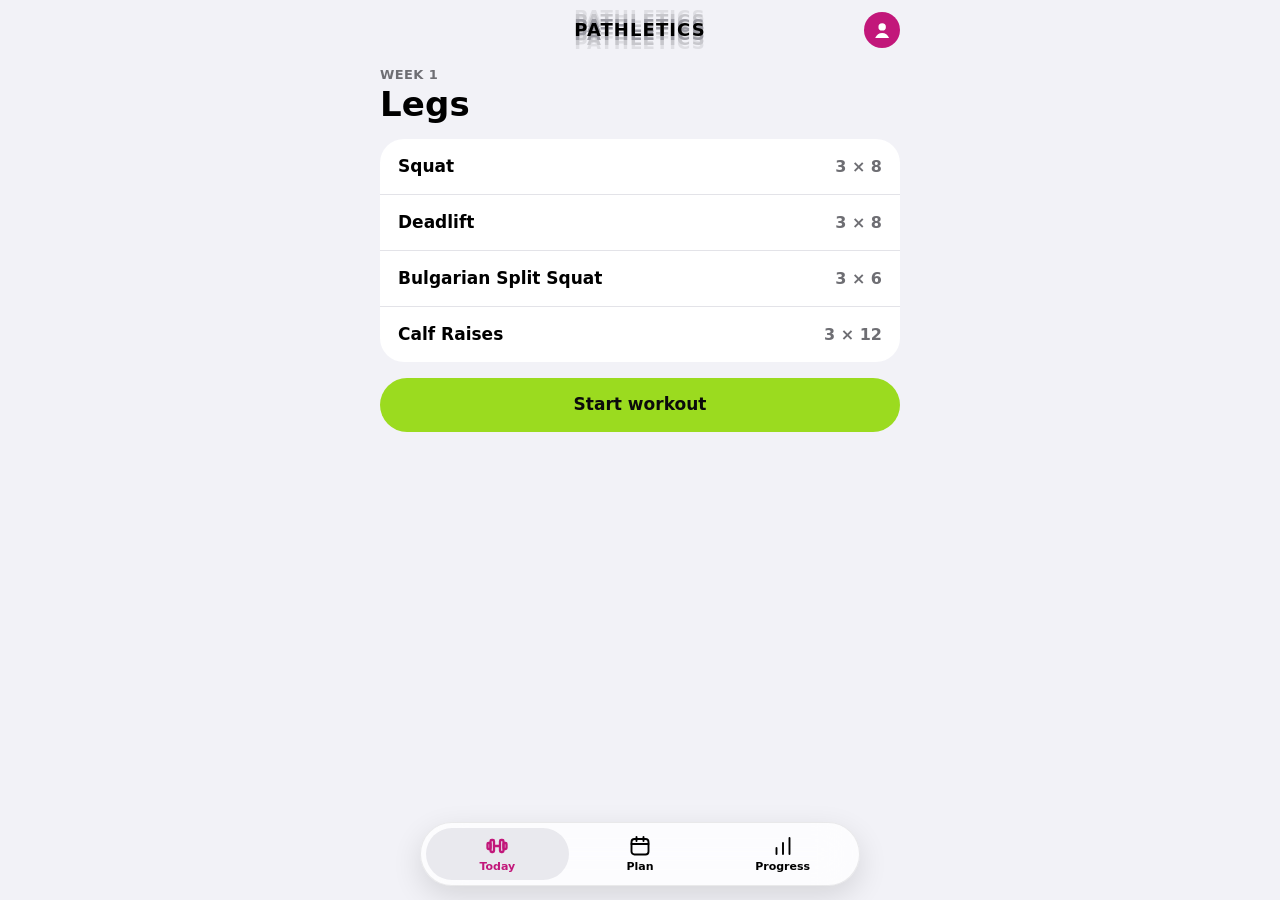
==== commit 6b20f23f: "Groups: invite-only accounts, groups and sharing (switched off until config.js is filled) - Groups t" ====
--- a/index.html
+++ b/index.html
@@ -6,6 +6,9 @@
   <title>Pathletics</title>
   <meta name="description" content="Today's workout from your coach's plan. Log what you did and see how far you've come.">
   <meta name="robots" content="noindex">
+  <!-- What the page may load and talk to. Groups only ever talks to Supabase. blob: is the photo he picks, read on the phone. The hash is the theme
+       script below: change one letter of it and the hash must be made again (README). -->
+  <meta http-equiv="Content-Security-Policy" content="default-src 'self'; script-src 'self' 'sha256-wshdTYRzjktc2JXX+JjFmw/x/vaChYS+IV8RFpsEgzs='; style-src 'self' 'unsafe-inline' https://fonts.googleapis.com; font-src https://fonts.gstatic.com; img-src 'self' data: blob:; connect-src 'self' https://*.supabase.co; manifest-src 'self'; worker-src 'self'; object-src 'none'; base-uri 'none'; form-action 'self'">
   <meta name="theme-color" content="#F2F2F7">
   <meta name="apple-mobile-web-app-capable" content="yes">
   <meta name="mobile-web-app-capable" content="yes">
@@ -55,6 +58,11 @@
       <svg viewBox="0 0 24 24" aria-hidden="true"><path d="M5.5 20v-6M12 20V9M18.5 20V4"/></svg>
       <span>Progress</span>
     </button>
+    <!-- Shown by app.js once config.js points at the Groups server. -->
+    <button type="button" data-page="groups" hidden>
+      <svg viewBox="0 0 24 24" aria-hidden="true"><circle cx="9" cy="8.5" r="3.5"/><path d="M2.5 19.5c.9-3.4 3.4-5.2 6.5-5.2s5.6 1.8 6.5 5.2"/><path d="M15.5 5.3a3.5 3.5 0 0 1 0 6.4M17.6 14.6c2 .7 3.3 2.4 3.9 4.9"/></svg>
+      <span>Groups</span>
+    </button>
   </nav>
   <noscript><p>This page needs JavaScript.</p></noscript>
   <script type="module" src="app.js"></script>
--- a/styles.css
+++ b/styles.css
@@ -188,6 +188,8 @@
 .me::after { content: ""; position: absolute; inset: -6px; } /* a 48px target */
 .me[aria-current="page"] { box-shadow: 0 0 0 2px var(--bg), 0 0 0 4px var(--pink); }
 .me svg, .avatar svg { width: 62%; height: 62%; }
+/* His photo, when he has chosen one (Settings → Profile): fills the circle wherever it shows. */
+.me img, .avatar img { width: 100%; height: 100%; border-radius: 50%; object-fit: cover; }
 .chip { height: 32px; padding: 0 14px; border-radius: 999px; background: var(--card); font-size: 14px; font-weight: 600; }
 .chip.on { background: var(--ink); color: var(--bg); }
 
@@ -404,6 +406,56 @@
 .row .val { flex: 1 1 auto; min-width: 0; overflow: hidden; text-overflow: ellipsis; white-space: nowrap; text-align: right; font-size: 17px; color: var(--muted); }
 .info { padding: 16px 18px; font-size: 17px; line-height: 1.4; }
 .info p + p { margin-top: 10px; }
+/* Settings → Profile: his picture with Choose / Change / Remove photo. */
+.picrow { justify-content: flex-start; padding: 14px 18px; }
+.picrow .avatar { width: 64px; height: 64px; font-size: 28px; }
+.picacts { display: flex; flex-direction: column; align-items: flex-start; gap: 2px; }
+.picbtn { position: relative; padding: 6px 0; font-size: 17px; font-weight: 600; color: var(--pink-ink); cursor: pointer; }
+.picbtn.quiet2 { font-weight: 500; color: var(--muted); }
+.picbtn:has(input:focus-visible) { outline: 2px solid var(--pink); outline-offset: 2px; border-radius: 6px; }
+/* Hidden from the eye, not from the phone: a label around it opens the photo picker. */
+.vh { position: absolute; width: 1px; height: 1px; padding: 0; margin: -1px; overflow: hidden; clip: rect(0 0 0 0); white-space: nowrap; border: 0; opacity: 0; }
+
+/* ---------- Groups (groups.js) ---------- */
+
+/* Pink, tinted: a second action under a card, like Share under a saved workout. */
+.sharebtn {
+  display: block; width: 100%; height: 48px; margin-top: 12px; border-radius: 999px;
+  background: color-mix(in srgb, var(--pink) 14%, var(--card)); color: var(--pink-ink); font-size: 17px; font-weight: 600;
+}
+.sharebtn:active { filter: brightness(.95); }
+.cta:disabled, .sharebtn:disabled { opacity: .45; }
+.quiet.danger { color: var(--bad); }
+.gnote { margin: -4px 0 12px; font-size: 15px; font-weight: 600; color: var(--lime-ink); }
+.gwarn { margin-bottom: 14px; }
+.gwarn .ghostbtn { margin-top: 10px; }
+.gshare { margin-top: 16px; }
+.gtop { margin-top: 0; }
+.gload { padding: 18px; color: var(--muted); }
+.gicon {
+  flex: none; display: grid; place-items: center; width: 40px; height: 40px; border-radius: 50%;
+  background: color-mix(in srgb, var(--pink) 14%, var(--card)); color: var(--pink-ink);
+}
+.gicon svg { width: 22px; height: 22px; fill: none; stroke: currentColor; stroke-width: 1.9; stroke-linecap: round; stroke-linejoin: round; }
+.gicon.plus { font: 700 22px var(--round); }
+.row.add { min-height: 58px; }
+.row.add b { color: var(--pink-ink); }
+/* A post: an activity card with who shared it, and Delete / Report on the right. */
+.post .actwho { width: 100%; }
+.gact { flex: none; margin-left: auto; padding: 6px 2px 6px 10px; font-size: 14px; font-weight: 500; color: var(--muted); }
+.gact.armed { color: var(--bad); font-weight: 600; }
+.skilltag { display: flex; align-items: center; gap: 6px; margin-top: 12px; font-size: 13px; font-weight: 700; letter-spacing: .03em; text-transform: uppercase; color: var(--lime-ink); }
+.skilltag + .acttitle { margin-top: 2px; }
+.post .prs { margin-top: 12px; }
+.caption { margin-top: 10px; font-size: 16px; line-height: 1.4; white-space: pre-line; overflow-wrap: anywhere; }
+.mrow { display: flex; align-items: center; gap: 12px; min-height: 58px; padding: 10px 18px; }
+.mrow .rtext { flex: 1; min-width: 0; }
+.invite { padding: 16px 18px 18px; }
+.invite .code { margin: 4px 0 6px; font: 700 34px var(--round); letter-spacing: .06em; }
+.invite .hint { font-size: 15px; color: var(--ink-2); }
+.pinkbtn { margin-top: 12px; background: color-mix(in srgb, var(--pink) 14%, var(--card)); color: var(--pink-ink); }
+.grow .val { flex: 1 1 auto; min-width: 0; overflow: hidden; text-overflow: ellipsis; white-space: nowrap; text-align: right; font-size: 17px; color: var(--muted); }
+.share .acts { margin-bottom: 4px; }
 
 /* ---------- the tab bar: a frosted capsule floating above the bottom edge ---------- */
 
@@ -411,12 +463,12 @@
   position: fixed; z-index: 5; left: 50%; transform: translateX(-50%);
   bottom: max(14px, calc(env(safe-area-inset-bottom) - 12px));
   width: min(calc(100% - 32px), 440px); height: 64px; padding: 5px;
-  display: grid; grid-template-columns: repeat(3, 1fr);
+  display: grid; grid-auto-flow: column; grid-auto-columns: 1fr; /* one column per shown tab */
   border-radius: 999px; border: 1px solid var(--glass-line);
   background: var(--glass); box-shadow: var(--glass-shadow);
   -webkit-backdrop-filter: blur(20px) saturate(180%); backdrop-filter: blur(20px) saturate(180%);
 }
-.tabs[hidden] { display: none; }
+.tabs[hidden], .tabs button[hidden] { display: none; }
 .tabs button { display: flex; flex-direction: column; align-items: center; justify-content: center; gap: 2px; border-radius: 999px; color: var(--ink); font-size: 11px; font-weight: 600; }
 .tabs svg { width: 24px; height: 24px; fill: none; stroke: currentColor; stroke-width: 1.9; stroke-linecap: round; stroke-linejoin: round; }
 .tabs button[aria-current="page"] { background: var(--fill); color: var(--pink-ink); }
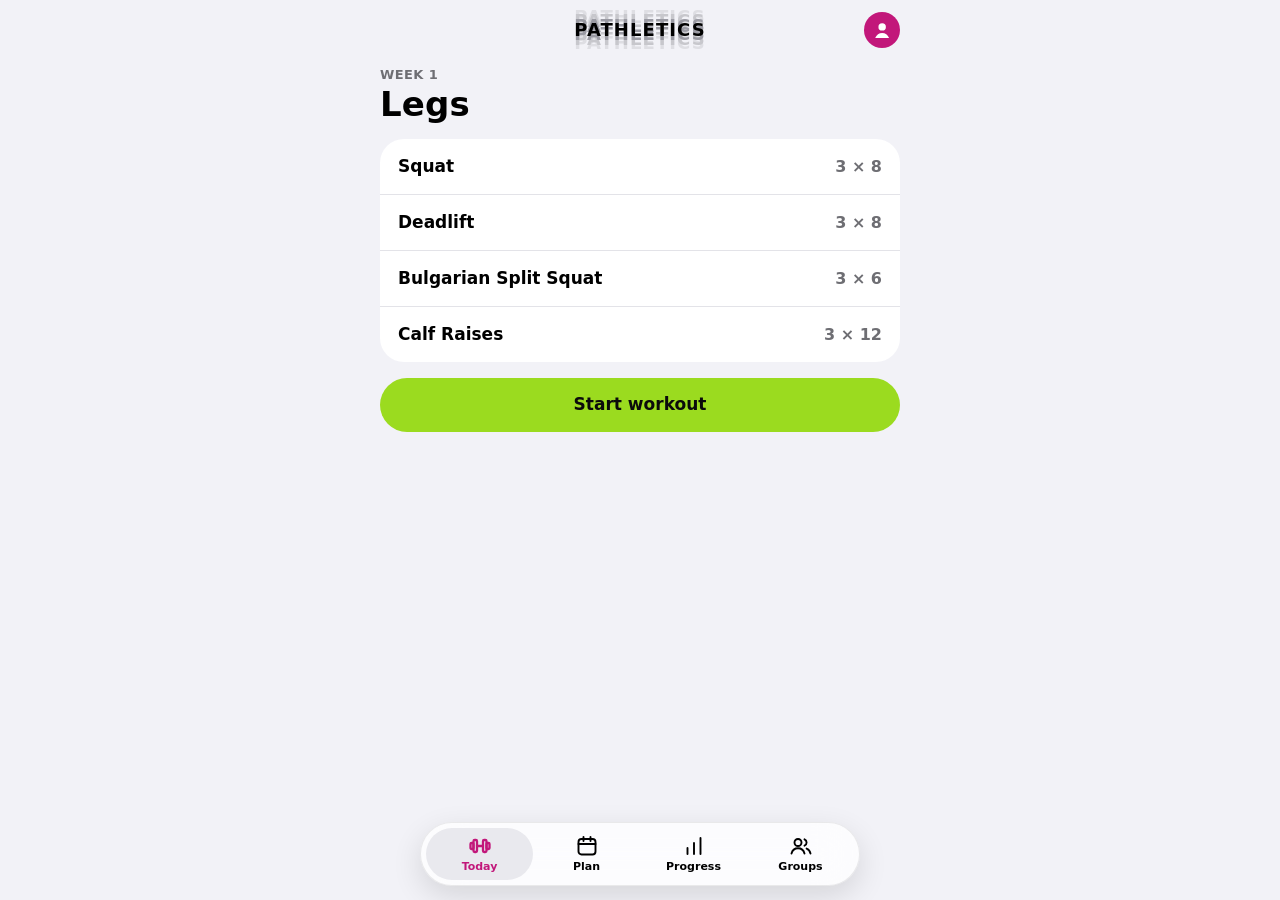
==== commit 6a6269fe: "Groups on: point the app at the Pathletics Supabase project Only the project URL and the publishable" ====
--- a/index.html
+++ b/index.html
@@ -8,7 +8,7 @@
   <meta name="robots" content="noindex">
   <!-- What the page may load and talk to. Groups only ever talks to Supabase. blob: is the photo he picks, read on the phone. The hash is the theme
        script below: change one letter of it and the hash must be made again (README). -->
-  <meta http-equiv="Content-Security-Policy" content="default-src 'self'; script-src 'self' 'sha256-wshdTYRzjktc2JXX+JjFmw/x/vaChYS+IV8RFpsEgzs='; style-src 'self' 'unsafe-inline' https://fonts.googleapis.com; font-src https://fonts.gstatic.com; img-src 'self' data: blob:; connect-src 'self' https://*.supabase.co; manifest-src 'self'; worker-src 'self'; object-src 'none'; base-uri 'none'; form-action 'self'">
+  <meta http-equiv="Content-Security-Policy" content="default-src 'self'; script-src 'self' 'sha256-wshdTYRzjktc2JXX+JjFmw/x/vaChYS+IV8RFpsEgzs='; style-src 'self' 'unsafe-inline' https://fonts.googleapis.com; font-src https://fonts.gstatic.com; img-src 'self' data: blob:; connect-src 'self' https://wdmfmigipckgzfjamdje.supabase.co; manifest-src 'self'; worker-src 'self'; object-src 'none'; base-uri 'none'; form-action 'self'">
   <meta name="theme-color" content="#F2F2F7">
   <meta name="apple-mobile-web-app-capable" content="yes">
   <meta name="mobile-web-app-capable" content="yes">
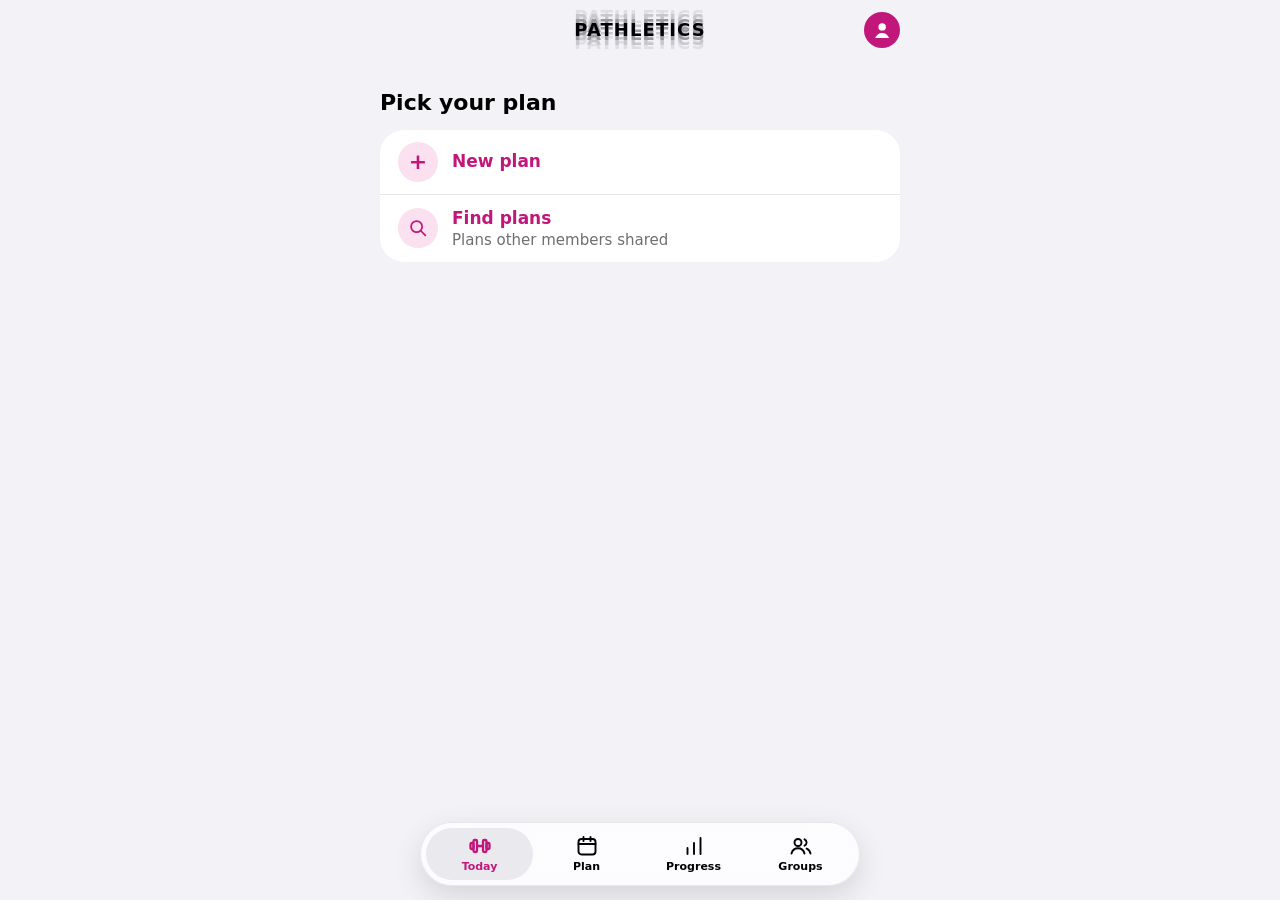
==== commit 0f3f1e08: "Students share progress with their coach (consent first, never notes); reload once on mismatched fil" ====
--- a/index.html
+++ b/index.html
@@ -8,7 +8,7 @@
   <meta name="robots" content="noindex">
   <!-- What the page may load and talk to. Groups only ever talks to Supabase. blob: is the photo he picks, read on the phone. The hash is the theme
        script below: change one letter of it and the hash must be made again (README). -->
-  <meta http-equiv="Content-Security-Policy" content="default-src 'self'; script-src 'self' 'sha256-wshdTYRzjktc2JXX+JjFmw/x/vaChYS+IV8RFpsEgzs='; style-src 'self' 'unsafe-inline' https://fonts.googleapis.com; font-src https://fonts.gstatic.com; img-src 'self' data: blob:; connect-src 'self' https://wdmfmigipckgzfjamdje.supabase.co; manifest-src 'self'; worker-src 'self'; object-src 'none'; base-uri 'none'; form-action 'self'">
+  <meta http-equiv="Content-Security-Policy" content="default-src 'self'; script-src 'self' 'sha256-SUHqbWWEFqbBfcJnlmWTKmVs0QhD7xc2npbrTVCaJSw='; style-src 'self' 'unsafe-inline' https://fonts.googleapis.com; font-src https://fonts.gstatic.com; img-src 'self' data: blob:; connect-src 'self' https://wdmfmigipckgzfjamdje.supabase.co; manifest-src 'self'; worker-src 'self'; object-src 'none'; base-uri 'none'; form-action 'self'">
   <meta name="theme-color" content="#F2F2F7">
   <meta name="apple-mobile-web-app-capable" content="yes">
   <meta name="mobile-web-app-capable" content="yes">
@@ -24,6 +24,16 @@
       document.documentElement.dataset.theme = t;
       document.querySelector('meta[name="theme-color"]').content = t === "dark" ? "#000000" : "#F2F2F7";
     })();
+    // Right after an update, a slow signal can pair new and old saved files, and the app can't start
+    // ("no export named ..."). By then the new files are saved, so reload once (app.js uses the same key).
+    addEventListener("error", function (e) {
+      if (!/export|binding|import/i.test(String(e.message || ""))) return;
+      try {
+        if (sessionStorage.getItem("pathletics.reloaded")) return;
+        sessionStorage.setItem("pathletics.reloaded", "1");
+      } catch (x) { return; }
+      setTimeout(function () { location.reload(); }, 900);
+    });
   </script>
   <link rel="manifest" href="manifest.webmanifest">
   <link rel="icon" href="icon-180.png" type="image/png">
--- a/styles.css
+++ b/styles.css
@@ -240,6 +240,18 @@
 .set .f:focus { outline: none; box-shadow: inset 0 0 0 2.5px var(--lime-line); }
 .set.hit .f { background: var(--lime); color: var(--on-lime); }
 .set.hit .f:focus { box-shadow: inset 0 0 0 2.5px var(--on-lime); }
+/* The weight under each set (18 Nov): a small pill, empty for bodyweight. */
+.sets .set { display: flex; flex-direction: column; align-items: center; gap: 6px; }
+.set .k {
+  display: block; width: 56px; height: 28px; padding: 0; border: 0; border-radius: 14px;
+  background: transparent; box-shadow: inset 0 0 0 1.5px var(--fill); color: var(--ink);
+  /* 16px and no smaller: under that, Safari on the iPhone zooms the whole page when the box is tapped. */
+  font-family: var(--round); font-variant-numeric: tabular-nums; font-size: 16px; font-weight: 700; letter-spacing: -.3px; text-align: center;
+  -webkit-appearance: none; appearance: none;
+}
+.set .k::placeholder { font-size: 13px; font-weight: 600; letter-spacing: 0; color: var(--muted); }
+.set .k:focus { outline: none; box-shadow: inset 0 0 0 2px var(--lime-line); }
+.times { margin: 0 .3em; font-weight: 600; color: var(--muted); }
 .f::selection { background: color-mix(in srgb, var(--lime-line) 35%, transparent); color: var(--ink); }
 .set.hit .f::selection { background: rgba(0, 0, 0, .2); color: var(--on-lime); }
 
@@ -273,7 +285,8 @@
 .segs { display: flex; gap: 6px; margin-top: 14px; }
 .segs i { flex: 1; height: 8px; border-radius: 4px; background: var(--fill); }
 .segs i.done { background: var(--lime-line); }
-.segs i.next { background: var(--sky); }
+/* margin-top: the "Up next" line under a saved workout is also called .next, and its margin pushed this segment down. */
+.segs i.next { margin-top: 0; background: var(--sky); }
 .rows { margin-top: 12px; }
 .rows > li + li { border-top: 1px solid var(--line); }
 .row { display: flex; align-items: center; gap: 14px; width: 100%; min-height: 66px; padding: 12px 18px; text-align: left; }
@@ -484,8 +497,77 @@
   .dial { width: 68px; height: 68px; }
   .sval .num { font-size: 21px; }
   .set .f { width: 50px; height: 50px; }
+  .set .k { width: 50px; }
   .grid2 { gap: 8px; }
   .metric { padding: 16px 14px; }
   .grid2 .big .num { font-size: 30px; }
   .tabs { width: calc(100% - 24px); }
 }
+
+/* ---------- plans: the list on the Plan tab, a plan's page, the builder (18 Nov) ---------- */
+.psum { margin-top: 6px; font-size: 15px; color: var(--muted); }
+.planpage .cta { margin-top: 4px; }
+.pacts { display: flex; gap: 10px; margin-top: 14px; }
+.ghostbtn.plain { background: var(--card); color: var(--ink); }
+.pweekname { margin: 28px 0 0; font-size: 22px; font-weight: 700; }
+.pdayname { margin: 16px 4px 8px; font-size: 13px; font-weight: 600; letter-spacing: .03em; text-transform: uppercase; color: var(--muted); }
+.planpage .quiet.danger { margin-top: 28px; }
+
+/* The builder. Every field is 16px or more: under that, Safari on the iPhone zooms the page on tap. */
+.build .group { margin-top: 6px; }
+.pweek { margin-top: 26px; }
+.pline { display: flex; align-items: center; gap: 8px; min-width: 0; }
+.pline.wrap { flex-wrap: wrap; }
+.pin {
+  min-width: 0; height: 40px; padding: 0 12px; border: 0; border-radius: 12px; background: var(--fill); color: var(--ink);
+  font: 500 16px var(--font); -webkit-appearance: none; appearance: none;
+}
+.pin::placeholder { color: var(--muted); }
+.pin:focus { outline: none; box-shadow: inset 0 0 0 2px var(--lime-line); }
+.pweektitle { flex: 1 1 0; width: 0; height: 44px; background: transparent; padding: 0 4px; font-size: 22px; font-weight: 700; }
+.pday { margin-top: 12px; padding: 14px; }
+.pdaytitle { flex: 1 1 0; width: 0; background: transparent; padding: 0 4px; font-size: 18px; font-weight: 700; }
+.pitem { margin-top: 12px; padding-top: 12px; border-top: 1px solid var(--line); display: flex; flex-direction: column; gap: 8px; }
+.pex { flex: 1 1 0; width: 0; font-weight: 600; }
+.pnum { flex: none; width: 48px; padding: 0; text-align: center; font: 700 17px var(--round); font-variant-numeric: tabular-nums; }
+/* The note sits beside the numbers when there's room, and drops under them on a narrow phone. */
+.pnote { flex: 1 1 120px; width: 0; }
+.punit { flex: none; height: 40px; padding: 0 12px; border-radius: 12px; background: color-mix(in srgb, var(--sky) 16%, var(--card)); color: var(--sky-ink, var(--ink)); font-size: 15px; font-weight: 600; }
+.pdel { flex: none; padding: 8px 4px 8px 8px; font-size: 14px; font-weight: 500; color: var(--muted); }
+.pdel.armed { color: var(--bad); font-weight: 600; }
+.padd { padding: 12px 4px; font-size: 16px; font-weight: 600; color: var(--pink-ink); }
+.pday > .padd { display: block; margin-top: 8px; }
+.pmore { justify-content: space-between; margin-top: 6px; padding: 0 4px; }
+.padd.wide { display: block; width: 100%; margin-top: 22px; padding: 16px; border-radius: 24px; background: var(--card); text-align: center; }
+.build .cta { margin-top: 22px; }
+
+/* ---------- shared plans: the Share part of a plan's page, Find plans, plans in posts (18 Nov) ---------- */
+.pswitch { flex: none; position: relative; width: 50px; height: 30px; border-radius: 15px; background: var(--fill); transition: background-color .15s; }
+.pswitch i { position: absolute; top: 3px; left: 3px; width: 24px; height: 24px; border-radius: 50%; background: #fff; box-shadow: 0 1px 3px rgba(0, 0, 0, .25); transition: transform .15s; }
+.pswitch.on { background: var(--lime-line); }
+.pswitch.on i { transform: translateX(20px); }
+.planpage .row:disabled { opacity: .5; }
+.planpage .rows + .ghostbtn, .planpage .foot + .ghostbtn { margin-top: 10px; }
+.pform { margin: 4px 0 14px; }
+.psearch { display: block; width: 100%; height: 44px; border-radius: 22px; padding: 0 18px; background: var(--card); }
+.mlist .avatar { flex: none; }
+.plantag { color: var(--sky-ink); }
+.post .psum { display: block; margin-top: 2px; }
+.post .ghostbtn { align-self: flex-start; margin-top: 12px; }
+
+
+/* a student's progress, shared with his coach */
+.consent p + p { margin-top: 8px; color: var(--muted); }
+.consentbtns { display: flex; gap: 10px; margin-top: 14px; flex-wrap: wrap; }
+button.gname { background: none; border: 0; padding: 0; color: inherit; font: inherit; }
+.wkrow { gap: 10px; min-height: 48px; padding-top: 6px; padding-bottom: 6px; }
+.wklab { flex: none; width: 70px; font-size: 15px; color: var(--muted); }
+.wktrack { flex: 1; height: 10px; border-radius: 5px; background: var(--fill); overflow: hidden; }
+.wktrack i { display: block; height: 100%; border-radius: 5px; background: var(--lime-line); }
+.wknum { flex: none; font-size: 15px; font-variant-numeric: tabular-nums; }
+.wkout summary { display: flex; align-items: center; min-height: 58px; padding: 10px 18px; cursor: pointer; list-style: none; }
+.wkout summary::-webkit-details-marker { display: none; }
+.wkitems { padding: 0 18px 12px; }
+.wkitems li { display: flex; flex-direction: column; padding: 6px 0; }
+.wkitems b { font-size: 16px; font-weight: 600; }
+.wkitems small { font-size: 15px; color: var(--muted); }
